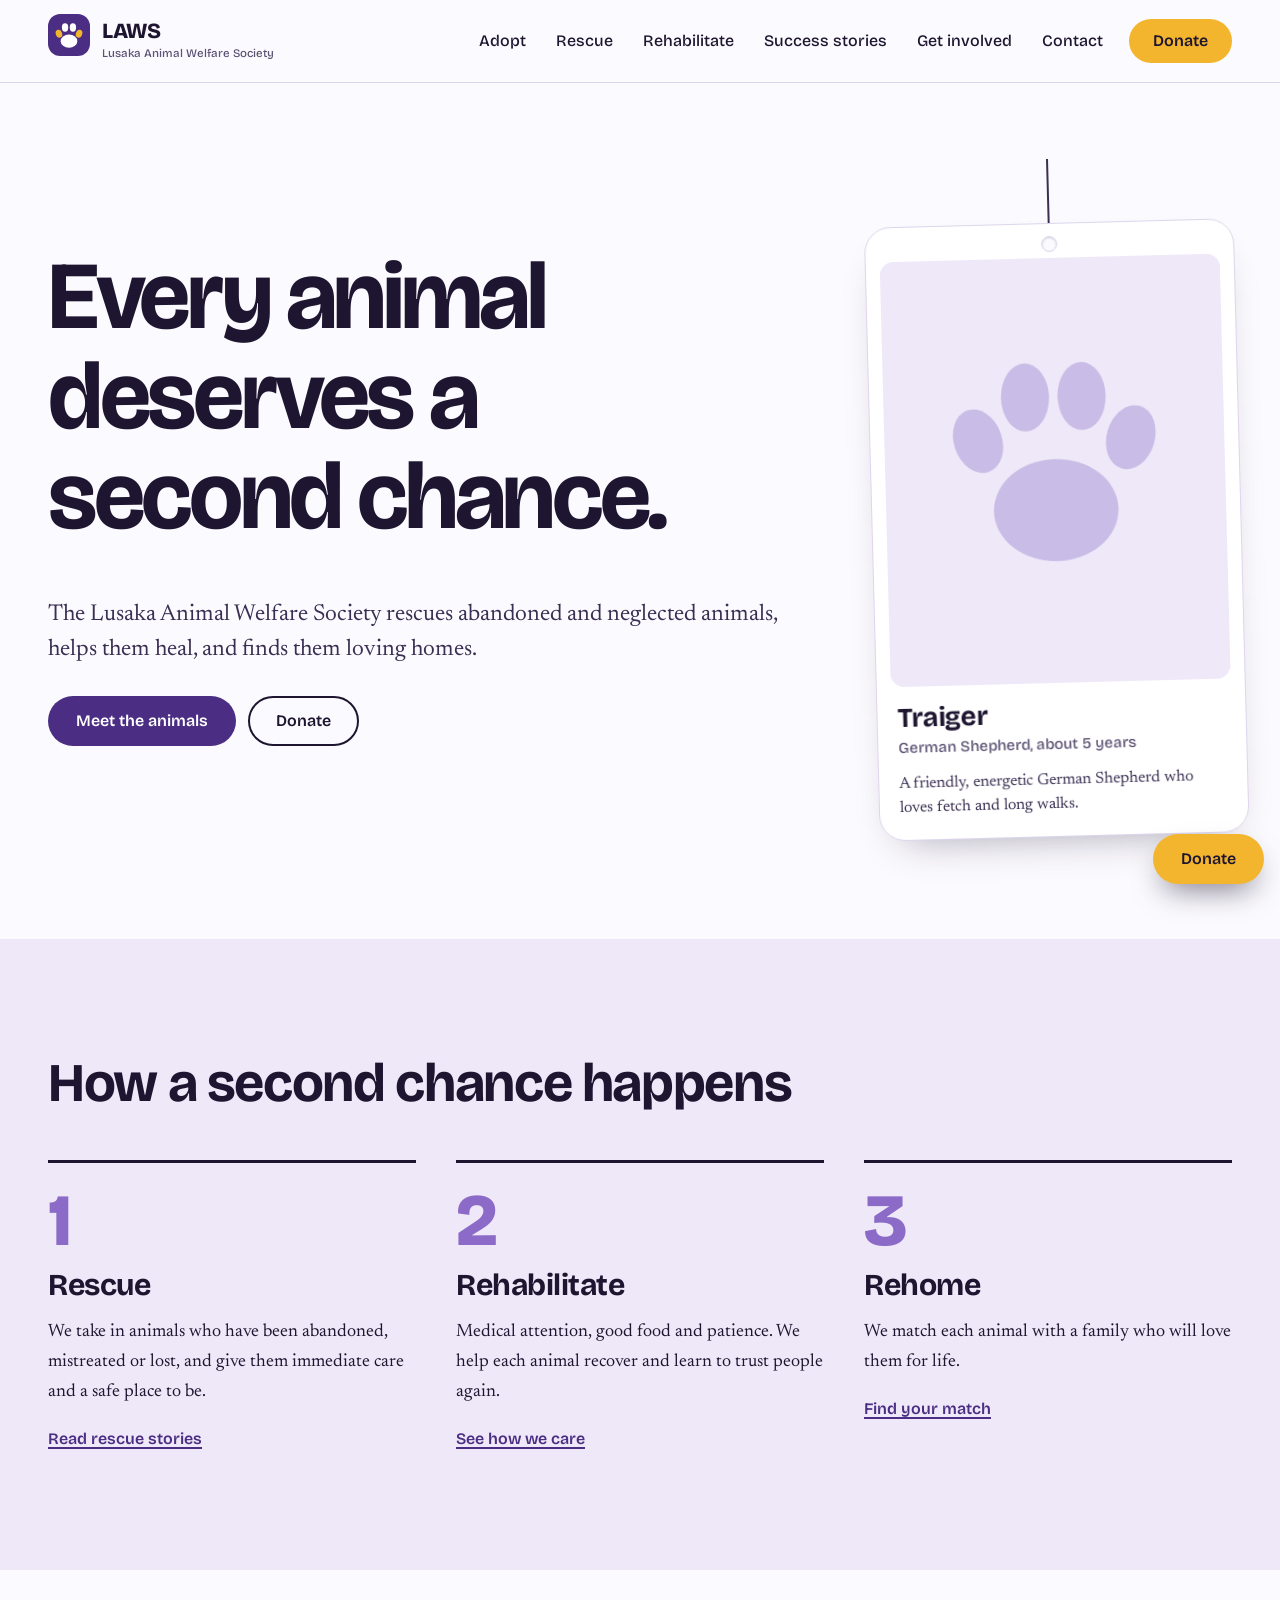
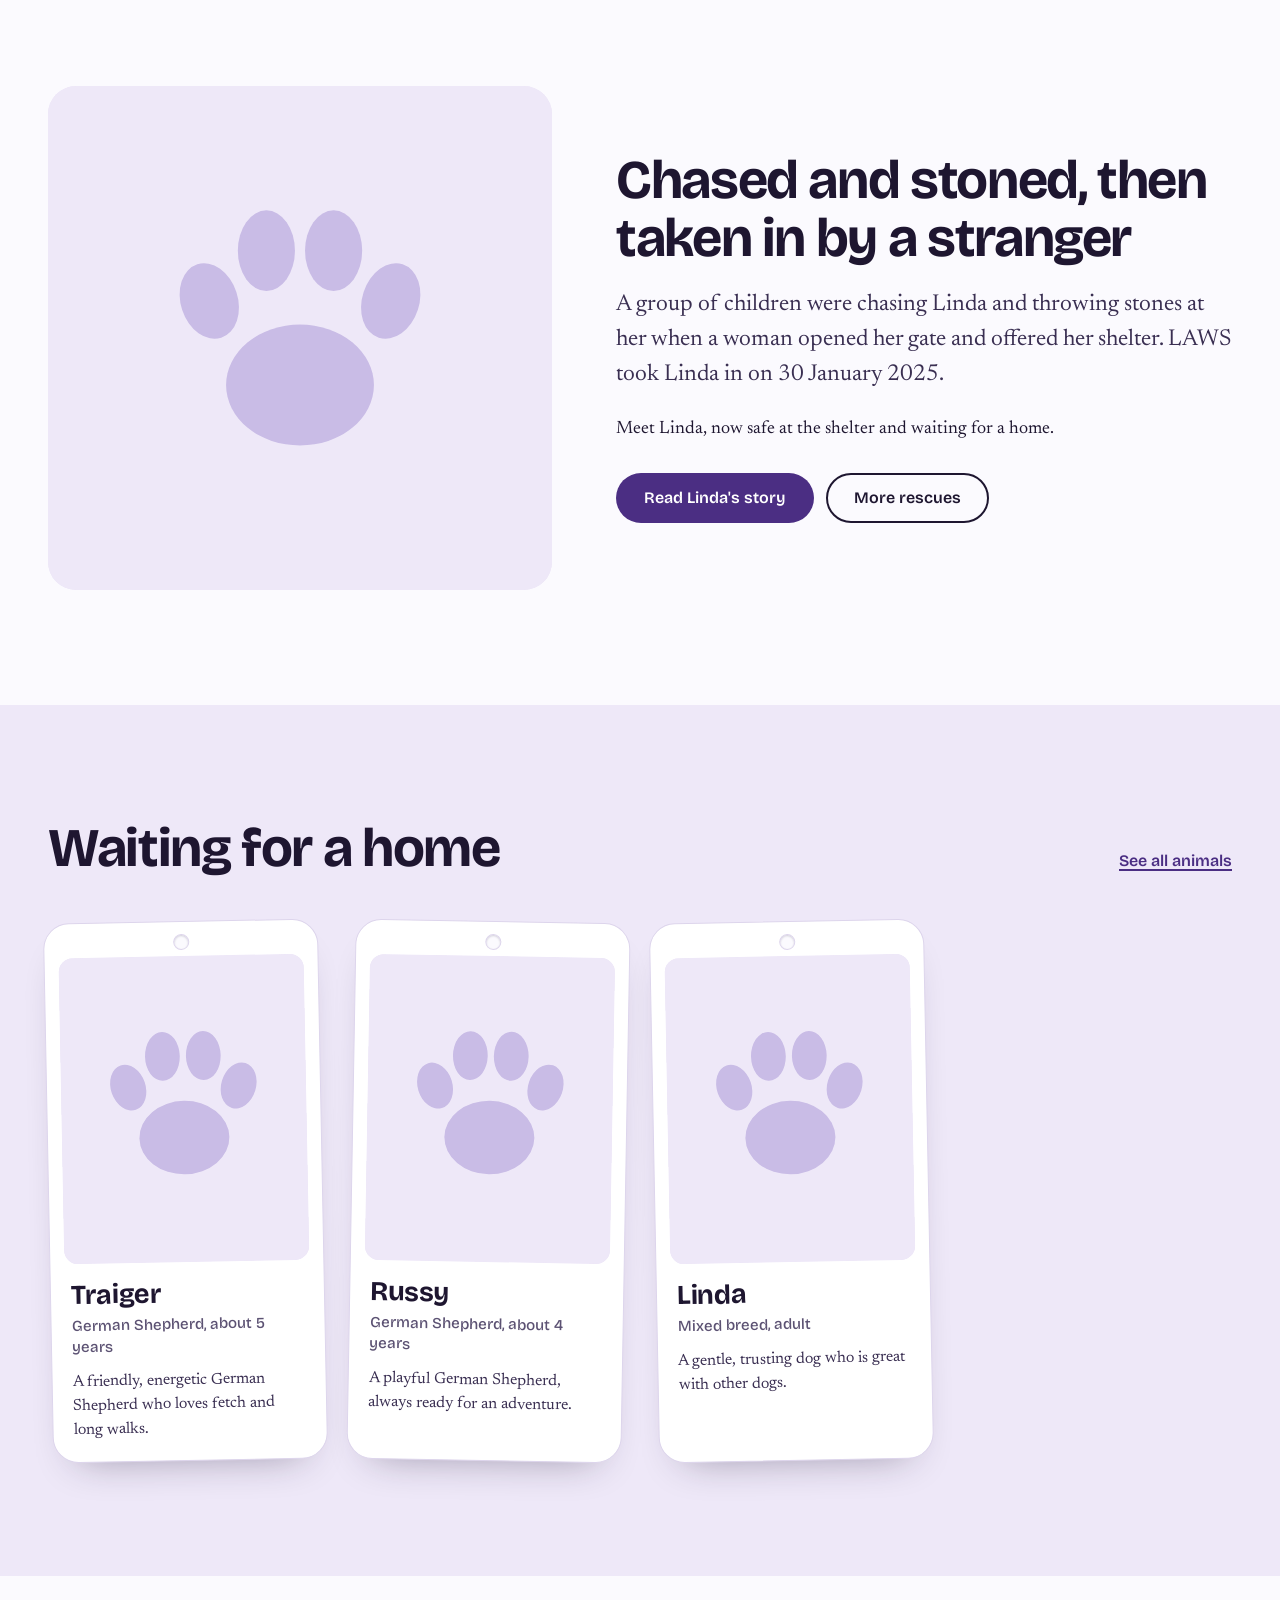
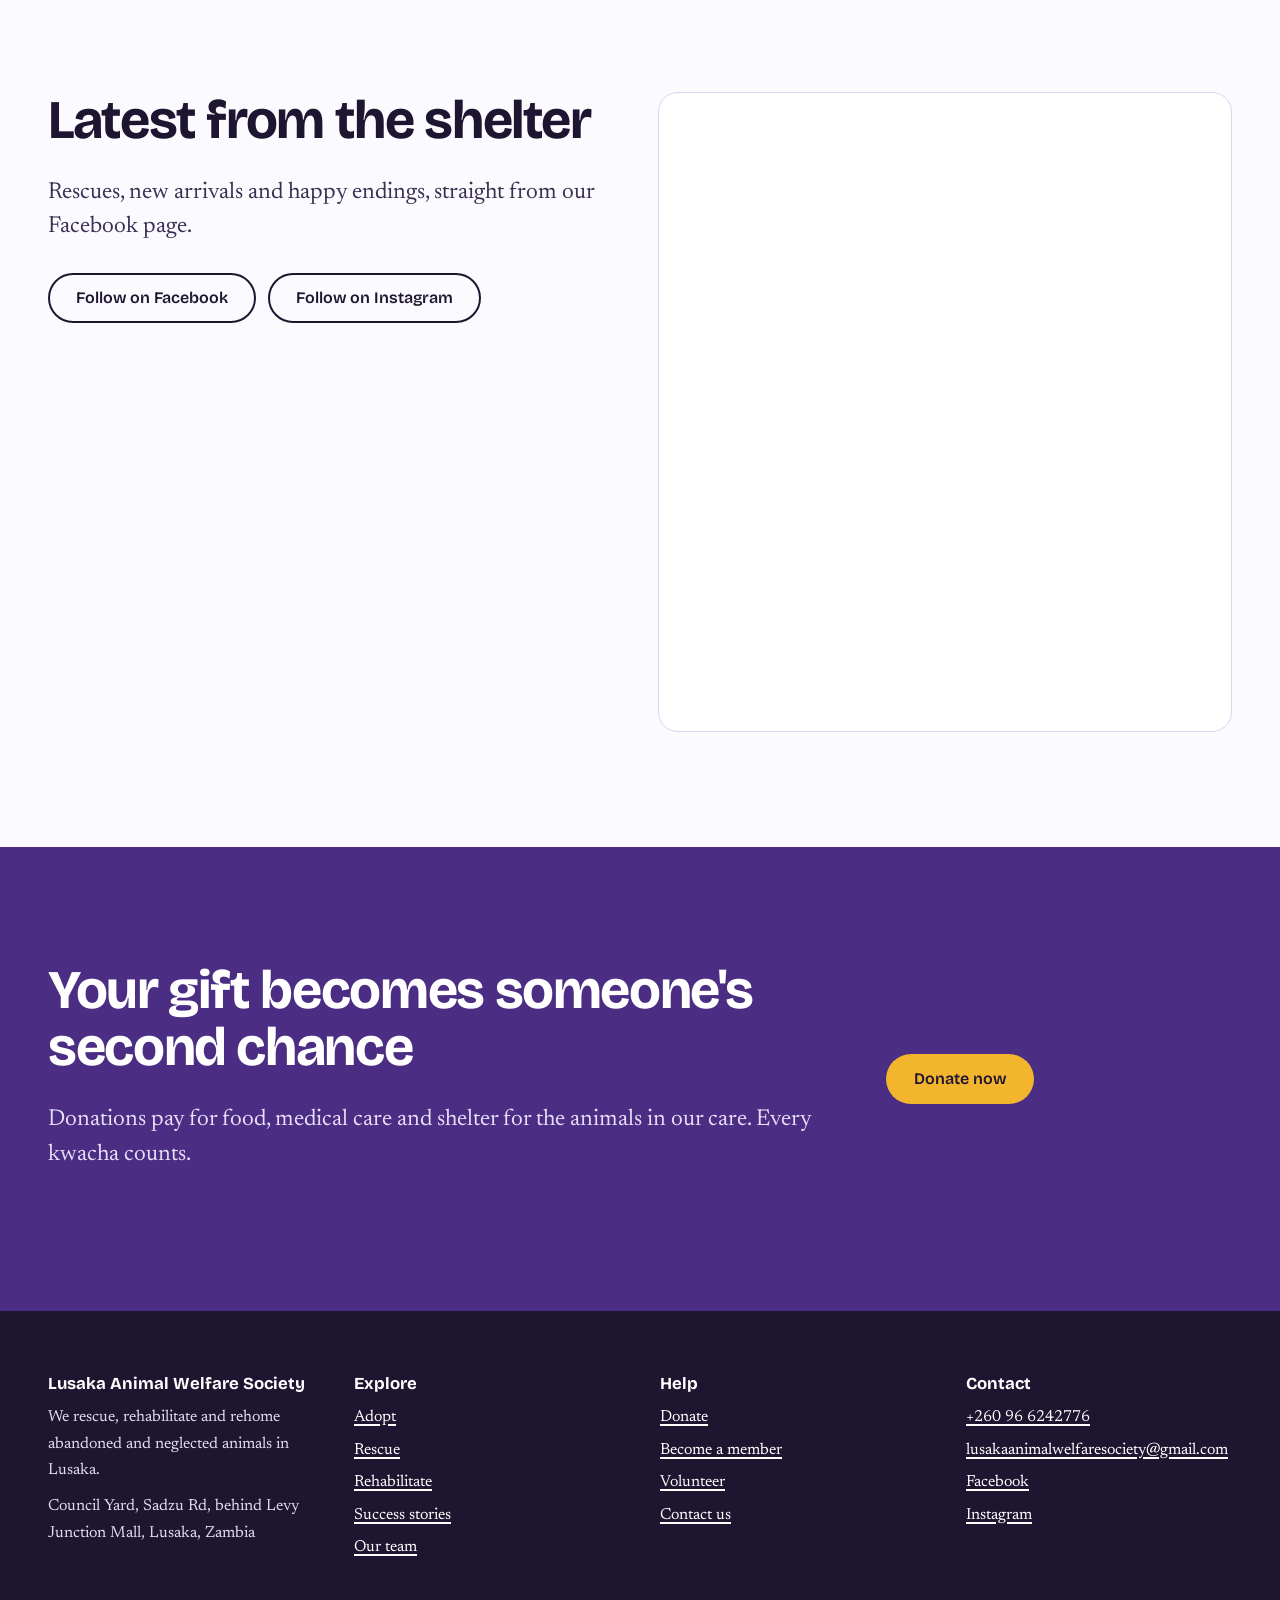
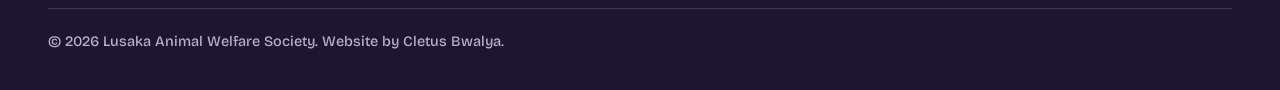
==== index.html @ 7a43a3e1 "Initial LAWS site rebuild: fixed nav, donation flow, adoption pages, rescue/rehabilitate/rehome, suc" ====
<!doctype html>
<html lang="en">
<head>
<meta charset="utf-8">
<meta name="viewport" content="width=device-width, initial-scale=1">
<title>Lusaka Animal Welfare Society: rescue, rehabilitate, rehome</title>
<meta name="description" content="LAWS rescues, rehabilitates and rehomes abandoned and neglected animals in Lusaka, Zambia. Meet the animals waiting for a home and help give them a second chance.">
<meta property="og:title" content="Lusaka Animal Welfare Society: rescue, rehabilitate, rehome">
<meta property="og:description" content="LAWS rescues, rehabilitates and rehomes abandoned and neglected animals in Lusaka, Zambia. Meet the animals waiting for a home and help give them a second chance.">
<meta property="og:type" content="website">
<meta name="theme-color" content="#4B2E83">
<link rel="icon" href="assets/favicon.svg" type="image/svg+xml">
<link rel="preconnect" href="https://fonts.googleapis.com">
<link rel="preconnect" href="https://fonts.gstatic.com" crossorigin>
<link href="https://fonts.googleapis.com/css2?family=Bricolage+Grotesque:opsz,wght@12..96,500;12..96,600;12..96,700;12..96,800&family=Newsreader:ital,opsz,wght@0,6..72,400;0,6..72,500;1,6..72,400&display=swap" rel="stylesheet">
<link rel="stylesheet" href="css/styles.css">
</head>
<body data-page="home">
<div id="site-header"></div>
<main id="main">
<section class="hero"><div class="wrap hero-grid">
  <div>
    <h1>
      <span class="h-line"><span style="--i:0">Every animal</span></span>
      <span class="h-line"><span style="--i:1">deserves a</span></span>
      <span class="h-line"><span style="--i:2">second chance.</span></span>
    </h1>
    <p class="lede">The Lusaka Animal Welfare Society rescues abandoned and neglected animals, helps them heal, and finds them loving homes.</p>
    <div class="btn-row">
      <a class="btn btn-primary" href="adopt.html">Meet the animals</a>
      <a class="btn btn-ghost" href="donate.html">Donate</a>
    </div>
  </div>
  <div class="hero-tag" data-render="hero-tag"></div>
</div></section>

<section class="section tint"><div class="wrap">
  <h2>How a second chance happens</h2>
  <ol class="journey">
    <li><span class="j-num">1</span><h3>Rescue</h3><p>We take in animals who have been abandoned, mistreated or lost, and give them immediate care and a safe place to be.</p><a href="rescue.html">Read rescue stories</a></li>
    <li><span class="j-num">2</span><h3>Rehabilitate</h3><p>Medical attention, good food and patience. We help each animal recover and learn to trust people again.</p><a href="rehabilitate.html">See how we care</a></li>
    <li><span class="j-num">3</span><h3>Rehome</h3><p>We match each animal with a family who will love them for life.</p><a href="adopt.html">Find your match</a></li>
  </ol>
</div></section>

<section class="section"><div class="wrap" data-render="spotlight"></div></section>

<section class="section tint"><div class="wrap">
  <div class="section-head"><h2>Waiting for a home</h2><a href="adopt.html">See all animals</a></div>
  <div data-render="featured"></div>
</div></section>

<section class="section"><div class="wrap"><h2>The work so far</h2><div data-render="stats"></div></div></section>

<section class="section"><div class="wrap fb">
  <div>
    <h2>Latest from the shelter</h2>
    <p class="lede">Rescues, new arrivals and happy endings, straight from our Facebook page.</p>
    <div class="btn-row"><a class="btn btn-ghost" href="https://www.facebook.com/LAWSzambia/" rel="noopener">Follow on Facebook</a>
    <a class="btn btn-ghost" href="https://www.instagram.com/laws_zambia/" rel="noopener">Follow on Instagram</a></div>
  </div>
  <iframe title="Latest posts from the LAWS Facebook page" loading="lazy" src="https://www.facebook.com/plugins/page.php?href=https%3A%2F%2Fwww.facebook.com%2FLAWSzambia%2F&tabs=timeline&width=500&height=640&small_header=true&adapt_container_width=true&hide_cover=true&show_facepile=false"></iframe>
</div></section>

<section class="section band"><div class="wrap band-grid">
  <div><h2>Your gift becomes someone's second chance</h2><p class="lede">Donations pay for food, medical care and shelter for the animals in our care. Every kwacha counts.</p></div>
  <div><a class="btn btn-sun" href="donate.html">Donate now</a></div>
</div></section>
</main>

<div id="site-footer"></div>
<script src="js/data.js"></script>
<script src="js/main.js"></script>
</body>
</html>
---- css/styles.css ----
/* LAWS website: jacaranda palette (Lusaka's October bloom), collar-tag motif */
:root{
  --ink:#1E1630; --ink-2:#3A2F52; --muted:#5C5273;
  --jac:#4B2E83; --jac-d:#35205F; --jac-l:#8B6BC7;
  --lilac:#EEE8F8; --paper:#FBFAFE; --line:#DDD5EC;
  --sun:#F4B52E; --sun-d:#D99A12; --leaf:#2E6B4F;
  --display:"Bricolage Grotesque",system-ui,-apple-system,"Segoe UI",sans-serif;
  --serif:"Newsreader",Georgia,"Times New Roman",serif;
  --wrap:1200px; --gut:clamp(20px,4vw,48px);
}
*,*::before,*::after{box-sizing:border-box}
html{scroll-behavior:smooth;-webkit-text-size-adjust:100%}
body{margin:0;background:var(--paper);color:var(--ink);font-family:var(--serif);font-size:1.125rem;line-height:1.65;-webkit-font-smoothing:antialiased}
img{max-width:100%;display:block}
a{color:var(--jac);text-underline-offset:.18em;text-decoration-thickness:1.5px}
a:hover{color:var(--jac-d)}
:focus-visible{outline:3px solid var(--sun);outline-offset:3px;border-radius:4px}
.skip{position:absolute;left:-999px;top:8px;background:var(--ink);color:#fff;padding:10px 16px;border-radius:8px;z-index:100}
.skip:focus{left:8px;color:#fff}
.wrap{width:min(100% - 2*var(--gut),var(--wrap));margin-inline:auto}
h1,h2,h3,h4{font-family:var(--display);font-weight:700;line-height:1.05;letter-spacing:-.025em;margin:0 0 .5em}
h1{font-size:clamp(2.6rem,7.5vw,6rem);letter-spacing:-.035em;line-height:.95}
h2{font-size:clamp(2rem,4.4vw,3.4rem)}
h3{font-size:clamp(1.25rem,2vw,1.55rem);letter-spacing:-.015em;line-height:1.15}
p{margin:0 0 1em}
.lede{font-size:clamp(1.2rem,1.8vw,1.45rem);line-height:1.5;color:var(--ink-2);max-width:38em}
.measure{max-width:20ch}
.muted{color:var(--muted)}

/* Buttons */
.btn{display:inline-flex;align-items:center;justify-content:center;gap:.5em;font:600 1rem/1 var(--display);padding:15px 26px;border-radius:999px;border:2px solid transparent;text-decoration:none;cursor:pointer;transition:background .2s,color .2s,transform .2s,border-color .2s}
.btn:active{transform:translateY(1px)}
.btn-primary{background:var(--jac);color:#fff}
.btn-primary:hover{background:var(--jac-d);color:#fff}
.btn-sun{background:var(--sun);color:var(--ink)}
.btn-sun:hover{background:var(--sun-d);color:var(--ink)}
.btn-ghost{border-color:var(--ink);color:var(--ink);background:transparent}
.btn-ghost:hover{background:var(--ink);color:#fff}
.btn-light{background:#fff;color:var(--jac-d)}
.btn-light:hover{background:var(--lilac);color:var(--jac-d)}
.btn-row{display:flex;flex-wrap:wrap;gap:12px;margin-top:28px}

/* Header */
.site-header{border-bottom:1px solid var(--line);background:var(--paper);position:relative;z-index:20}
.bar{display:flex;align-items:center;justify-content:space-between;gap:16px;padding-block:14px}
.brand{display:flex;align-items:center;gap:12px;text-decoration:none;color:var(--ink)}
.brand:hover{color:var(--ink)}
.brand-mark svg{width:42px;height:42px}
.brand-name{font:800 1.35rem/1 var(--display);letter-spacing:-.02em;display:flex;flex-direction:column}
.brand-name small{font:500 .72rem/1.3 var(--display);letter-spacing:0;color:var(--muted);margin-top:3px}
.nav{display:flex;align-items:center;gap:6px}
.nav a:not(.btn){font:500 1rem var(--display);color:var(--ink);text-decoration:none;padding:10px 12px;border-radius:999px}
.nav a:not(.btn):hover{background:var(--lilac)}
.nav a[aria-current="page"]:not(.btn){background:var(--lilac);color:var(--jac-d);font-weight:600}
.nav .btn{margin-left:8px;padding:12px 22px}
.nav-toggle{display:none;font:600 1rem var(--display);background:var(--lilac);color:var(--ink);border:0;border-radius:999px;padding:11px 20px;cursor:pointer}
@media(max-width:1020px){
  .nav-toggle{display:inline-block}
  .nav{display:none;position:absolute;left:0;right:0;top:100%;background:var(--paper);border-bottom:1px solid var(--line);flex-direction:column;align-items:stretch;padding:12px var(--gut) 24px;gap:2px}
  .nav.open{display:flex}
  .nav a:not(.btn){padding:14px 12px;font-size:1.1rem}
  .nav .btn{margin:10px 0 0}
}

/* Sections */
.section{padding-block:clamp(64px,9vw,120px)}
.tint{background:var(--lilac)}
.section-head{display:flex;flex-wrap:wrap;align-items:baseline;justify-content:space-between;gap:12px 32px;margin-bottom:36px}
.section-head h2{margin:0}
.section-head a{font:600 1rem var(--display)}
.page-head{padding-block:clamp(48px,7vw,96px) clamp(24px,4vw,48px)}
.page-head h1{font-size:clamp(2.4rem,6vw,4.6rem);margin-bottom:.35em}

/* Hero */
.hero{padding:clamp(40px,6vw,80px) 0 clamp(64px,8vw,110px);overflow:hidden}
.hero-grid{display:grid;gap:56px;grid-template-columns:1fr;align-items:center}
@media(min-width:960px){.hero-grid{grid-template-columns:1.3fr .7fr}}
.h-line{display:block;overflow:hidden;padding-bottom:.09em}
.h-line>span{display:inline-block;transform:translateY(105%);animation:rise .85s cubic-bezier(.2,.8,.2,1) forwards;animation-delay:calc(var(--i) * .13s)}
@keyframes rise{to{transform:none}}
.hero-tag{max-width:370px;width:100%;margin-inline:auto 0}
@media(max-width:959px){.hero-tag{margin-inline:auto}}
.tag-wrap{position:relative;padding-top:64px;transform-origin:50% 0;animation:swing 2.6s cubic-bezier(.3,.6,.4,1) .45s both}
.tag-wrap::before{content:"";position:absolute;top:0;left:50%;width:2px;height:70px;background:var(--ink-2);transform:translateX(-50%)}
@keyframes swing{0%{transform:rotate(-11deg)}28%{transform:rotate(6deg)}52%{transform:rotate(-3.5deg)}74%{transform:rotate(1.5deg)}100%{transform:rotate(-1.5deg)}}

/* Collar tags (animal cards) */
.tag{position:relative;display:block;background:#fff;border:1px solid var(--line);border-radius:26px;padding:34px 14px 20px;text-decoration:none;color:var(--ink);box-shadow:0 20px 40px -26px rgba(30,22,48,.45);transition:transform .35s cubic-bezier(.2,.8,.2,1),box-shadow .35s}
.tag::before{content:"";position:absolute;top:12px;left:50%;width:16px;height:16px;margin-left:-8px;border-radius:50%;background:var(--paper);border:1px solid var(--line);box-shadow:inset 0 1px 2px rgba(30,22,48,.18)}
.tag:hover{color:var(--ink);transform:rotate(0) translateY(-6px);box-shadow:0 30px 50px -24px rgba(30,22,48,.5)}
.tag-photo{aspect-ratio:4/5;border-radius:14px;overflow:hidden;background:var(--lilac)}
.tag-photo img{width:100%;height:100%;object-fit:cover;transition:transform .6s}
.tag:hover .tag-photo img{transform:scale(1.04)}
.tag-body{padding:16px 6px 0}
.tag-body h3{margin:0 0 4px;font-size:1.7rem}
.tag-meta{margin:0;font:500 .95rem/1.4 var(--display);color:var(--muted)}
.tag-line{margin:12px 0 0;font-size:1rem;line-height:1.5;color:var(--ink-2)}
.tag-grid{display:grid;gap:28px;grid-template-columns:repeat(auto-fill,minmax(240px,1fr));padding-top:8px}
.tag-grid .tag:nth-child(odd){transform:rotate(-1.1deg)}
.tag-grid .tag:nth-child(even){transform:rotate(1deg)}
.tag-grid .tag:hover{transform:rotate(0) translateY(-6px)}
.hero .tag{transform:none}

/* Journey */
.journey{list-style:none;margin:48px 0 0;padding:0;display:grid;gap:40px;grid-template-columns:repeat(auto-fit,minmax(260px,1fr))}
.journey li{border-top:3px solid var(--ink);padding-top:22px}
.j-num{display:block;font:800 4.6rem/1 var(--display);letter-spacing:-.05em;color:var(--jac-l);margin-bottom:10px}
.journey h3{font-size:1.9rem}
.journey a{font:600 1rem var(--display)}

/* Spotlight */
.spotlight{display:grid;gap:clamp(28px,5vw,72px);align-items:center}
@media(min-width:860px){.spotlight{grid-template-columns:.9fr 1.1fr}}
.spotlight-photo{border-radius:28px;overflow:hidden;aspect-ratio:1/1;background:var(--lilac)}
.spotlight-photo img{width:100%;height:100%;object-fit:cover}
.spotlight h2{margin-bottom:.4em}
.quote{font:italic 400 clamp(1.4rem,2.6vw,2rem)/1.35 var(--serif);color:var(--jac-d);margin:0 0 1em;max-width:28em}

/* Stats */
.stats{display:grid;gap:32px;grid-template-columns:repeat(auto-fit,minmax(200px,1fr));margin-top:32px}
.stat strong{display:block;font:800 clamp(2.6rem,5vw,4rem)/1 var(--display);letter-spacing:-.04em;color:var(--jac)}
.stat span{font:500 1rem var(--display);color:var(--ink-2)}

/* Band */
.band{background:var(--jac);color:#fff}
.band h2,.band p{color:#fff}
.band .lede{color:#E7DEF7}
.band-grid{display:grid;gap:32px;align-items:center}
@media(min-width:860px){.band-grid{grid-template-columns:1.4fr .6fr}}

/* Facebook */
.fb{display:grid;gap:36px}
@media(min-width:860px){.fb{grid-template-columns:1fr 1fr;align-items:start}}
.fb iframe{width:100%;height:640px;border:1px solid var(--line);border-radius:20px;background:#fff}

/* Adopt toolbar */
.toolbar{display:flex;flex-wrap:wrap;gap:16px 24px;align-items:center;margin-bottom:32px}
.search{flex:1 1 240px;max-width:360px}
.field{width:100%;font:500 1rem var(--display);color:var(--ink);background:#fff;border:2px solid var(--line);border-radius:14px;padding:13px 16px}
.field:focus{outline:none;border-color:var(--jac)}
textarea.field{font-family:var(--serif);font-size:1.1rem;min-height:150px;resize:vertical}
label.lbl{display:block;font:600 .95rem var(--display);margin-bottom:6px}
.chips{display:flex;flex-wrap:wrap;gap:8px}
.chip{font:600 .95rem var(--display);background:#fff;color:var(--ink);border:2px solid var(--line);border-radius:999px;padding:9px 18px;cursor:pointer}
.chip[aria-pressed="true"]{background:var(--ink);border-color:var(--ink);color:#fff}
.chip-static{background:var(--lilac);border-color:var(--lilac);cursor:default;display:inline-block;padding:6px 14px;font-size:.9rem}
.count{font:500 1rem var(--display);color:var(--muted);margin:0 0 20px}
.empty{padding:48px;border:2px dashed var(--line);border-radius:20px;text-align:center;color:var(--muted)}

/* Animal profile */
.crumb{font:500 .95rem var(--display);margin:0 0 20px}
.profile{display:grid;gap:clamp(28px,5vw,64px);padding-bottom:clamp(48px,7vw,96px)}
@media(min-width:960px){.profile{grid-template-columns:1.15fr .85fr;align-items:start}}
.gallery{position:relative}
.gallery-main{position:relative;aspect-ratio:4/3;border-radius:26px;overflow:hidden;background:var(--lilac)}
.gallery-main img{width:100%;height:100%;object-fit:cover}
.g-btn{position:absolute;top:50%;transform:translateY(-50%);width:48px;height:48px;border-radius:50%;border:0;background:rgba(255,255,255,.92);color:var(--ink);font:700 1.3rem var(--display);cursor:pointer;box-shadow:0 6px 18px -6px rgba(30,22,48,.5)}
.g-btn:hover{background:#fff}
.g-prev{left:14px}.g-next{right:14px}
.g-note{position:absolute;left:14px;bottom:14px;background:rgba(30,22,48,.78);color:#fff;font:500 .85rem var(--display);padding:6px 12px;border-radius:999px}
.thumbs{display:flex;gap:10px;margin-top:12px;flex-wrap:wrap}
.thumb{width:84px;height:64px;padding:0;border:3px solid transparent;border-radius:12px;overflow:hidden;cursor:pointer;background:var(--lilac)}
.thumb img{width:100%;height:100%;object-fit:cover}
.thumb[aria-current="true"]{border-color:var(--jac)}
.casefile{background:#fff;border:1px solid var(--line);border-radius:26px;padding:clamp(24px,3vw,36px);box-shadow:0 20px 40px -30px rgba(30,22,48,.45)}
@media(min-width:960px){.casefile{position:sticky;top:24px}}
.casefile h1{font-size:clamp(2.6rem,5vw,3.8rem);margin-bottom:.2em}
.casefile dl{margin:20px 0 24px;display:grid;grid-template-columns:auto 1fr;gap:0 20px}
.casefile dt,.casefile dd{padding:11px 0;border-top:1px solid var(--line);margin:0}
.casefile dt{font:600 .95rem var(--display);color:var(--muted)}
.casefile dd{font:500 1.05rem var(--display)}
.casefile .btn{width:100%;margin-bottom:10px}
.prose{max-width:62ch;font-size:1.2rem;line-height:1.7}
.prose p{margin-bottom:1.1em}
.story-block{padding-block:clamp(40px,6vw,80px)}

/* Cards used on content pages */
.cards{display:grid;gap:28px;grid-template-columns:repeat(auto-fit,minmax(300px,1fr))}
.card{background:#fff;border:1px solid var(--line);border-radius:24px;padding:clamp(24px,3vw,34px)}
.card h3{margin-bottom:.4em}
.card p:last-child{margin-bottom:0}
.card-photo{border-radius:16px;overflow:hidden;aspect-ratio:4/3;margin-bottom:20px;background:var(--lilac)}
.card-photo img{width:100%;height:100%;object-fit:cover}
.badge-demo{display:inline-block;background:var(--sun);color:var(--ink);font:700 .78rem var(--display);padding:3px 11px;border-radius:999px;margin-bottom:12px}
.rescue-item{display:grid;gap:clamp(24px,4vw,56px);padding-block:clamp(32px,5vw,56px);border-top:1px solid var(--line);align-items:start}
@media(min-width:860px){.rescue-item{grid-template-columns:.8fr 1.2fr}}
.rescue-item .card-photo{aspect-ratio:1/1;margin:0}
.rescue-item h2{font-size:clamp(1.7rem,3vw,2.4rem)}
.steps{list-style:none;margin:0;padding:0;counter-reset:s}
.steps li{counter-increment:s;display:grid;grid-template-columns:64px 1fr;gap:8px 20px;padding-block:28px;border-top:1px solid var(--line)}
.steps li::before{content:counter(s);font:800 2.6rem/1 var(--display);color:var(--jac-l)}
.steps h3{margin:0 0 6px}
.steps p{margin:0;max-width:56ch}
.person{text-align:left}
.avatar{aspect-ratio:1/1;border-radius:20px;background:var(--lilac);overflow:hidden;margin-bottom:16px}
.avatar img{width:100%;height:100%;object-fit:cover}

/* Donate */
.pay{display:grid;gap:28px;grid-template-columns:repeat(auto-fit,minmax(320px,1fr));align-items:start}
.rows{margin:0;padding:0;list-style:none}
.rows li{display:flex;flex-wrap:wrap;gap:6px 16px;align-items:center;justify-content:space-between;padding:13px 0;border-top:1px solid var(--line)}
.rows .k{font:600 .95rem var(--display);color:var(--muted);flex:0 0 130px}
.rows .v{font:500 1.05rem var(--display);flex:1 1 150px;word-break:break-word}
.copy{font:600 .85rem var(--display);background:var(--lilac);color:var(--jac-d);border:0;border-radius:999px;padding:7px 14px;cursor:pointer}
.copy:hover{background:var(--line)}

/* Contact */
.map{border:0;width:100%;height:420px;border-radius:24px;background:var(--lilac)}
.form{display:grid;gap:18px}

/* Before / after */
.ba{position:relative;aspect-ratio:4/3;border-radius:22px;overflow:hidden;background:var(--lilac);--pos:50%;touch-action:pan-y}
.ba img{position:absolute;inset:0;width:100%;height:100%;object-fit:cover}
.ba .ba-before{clip-path:inset(0 calc(100% - var(--pos)) 0 0)}
.ba input{position:absolute;inset:0;width:100%;height:100%;margin:0;opacity:0;cursor:ew-resize}
.ba-line{position:absolute;top:0;bottom:0;left:var(--pos);width:3px;background:#fff;transform:translateX(-50%);pointer-events:none;box-shadow:0 0 0 1px rgba(30,22,48,.25)}
.ba-line::after{content:"";position:absolute;top:50%;left:50%;width:44px;height:44px;margin:-22px 0 0 -22px;border-radius:50%;background:#fff;box-shadow:0 6px 16px -4px rgba(30,22,48,.5)}
.ba-label{position:absolute;bottom:14px;background:rgba(30,22,48,.78);color:#fff;font:600 .85rem var(--display);padding:5px 12px;border-radius:999px;pointer-events:none}
.ba-l{left:14px}.ba-r{right:14px}
.ba:focus-within{outline:3px solid var(--sun);outline-offset:3px}

/* Footer */
.site-footer{background:var(--ink);color:#E4DDF2;padding-block:64px 40px;font-size:1rem}
.site-footer a{color:#fff}
.foot{display:grid;gap:40px;grid-template-columns:repeat(auto-fit,minmax(220px,1fr))}
.foot h4{font-size:1.05rem;color:#fff;margin-bottom:12px;letter-spacing:0}
.foot ul{list-style:none;margin:0;padding:0;display:grid;gap:6px}
.foot p{margin:0 0 .6em}
.legal{margin-top:48px;padding-top:24px;border-top:1px solid rgba(255,255,255,.15);font:500 .9rem var(--display);color:#B8AED0}

/* Floating donate */
.fab{position:fixed;right:16px;bottom:16px;z-index:30;box-shadow:0 14px 30px -10px rgba(30,22,48,.6)}

@media(prefers-reduced-motion:reduce){
  html{scroll-behavior:auto}
  .h-line>span{transform:none;animation:none}
  .tag-wrap{animation:none}
  .tag,.tag-photo img,.btn{transition:none}
}
@media print{.site-header,.fab,.site-footer{display:none}}

/* Spacing fixes */
.crumb{padding-top:28px}
.casefile .chip-static{margin-bottom:14px}
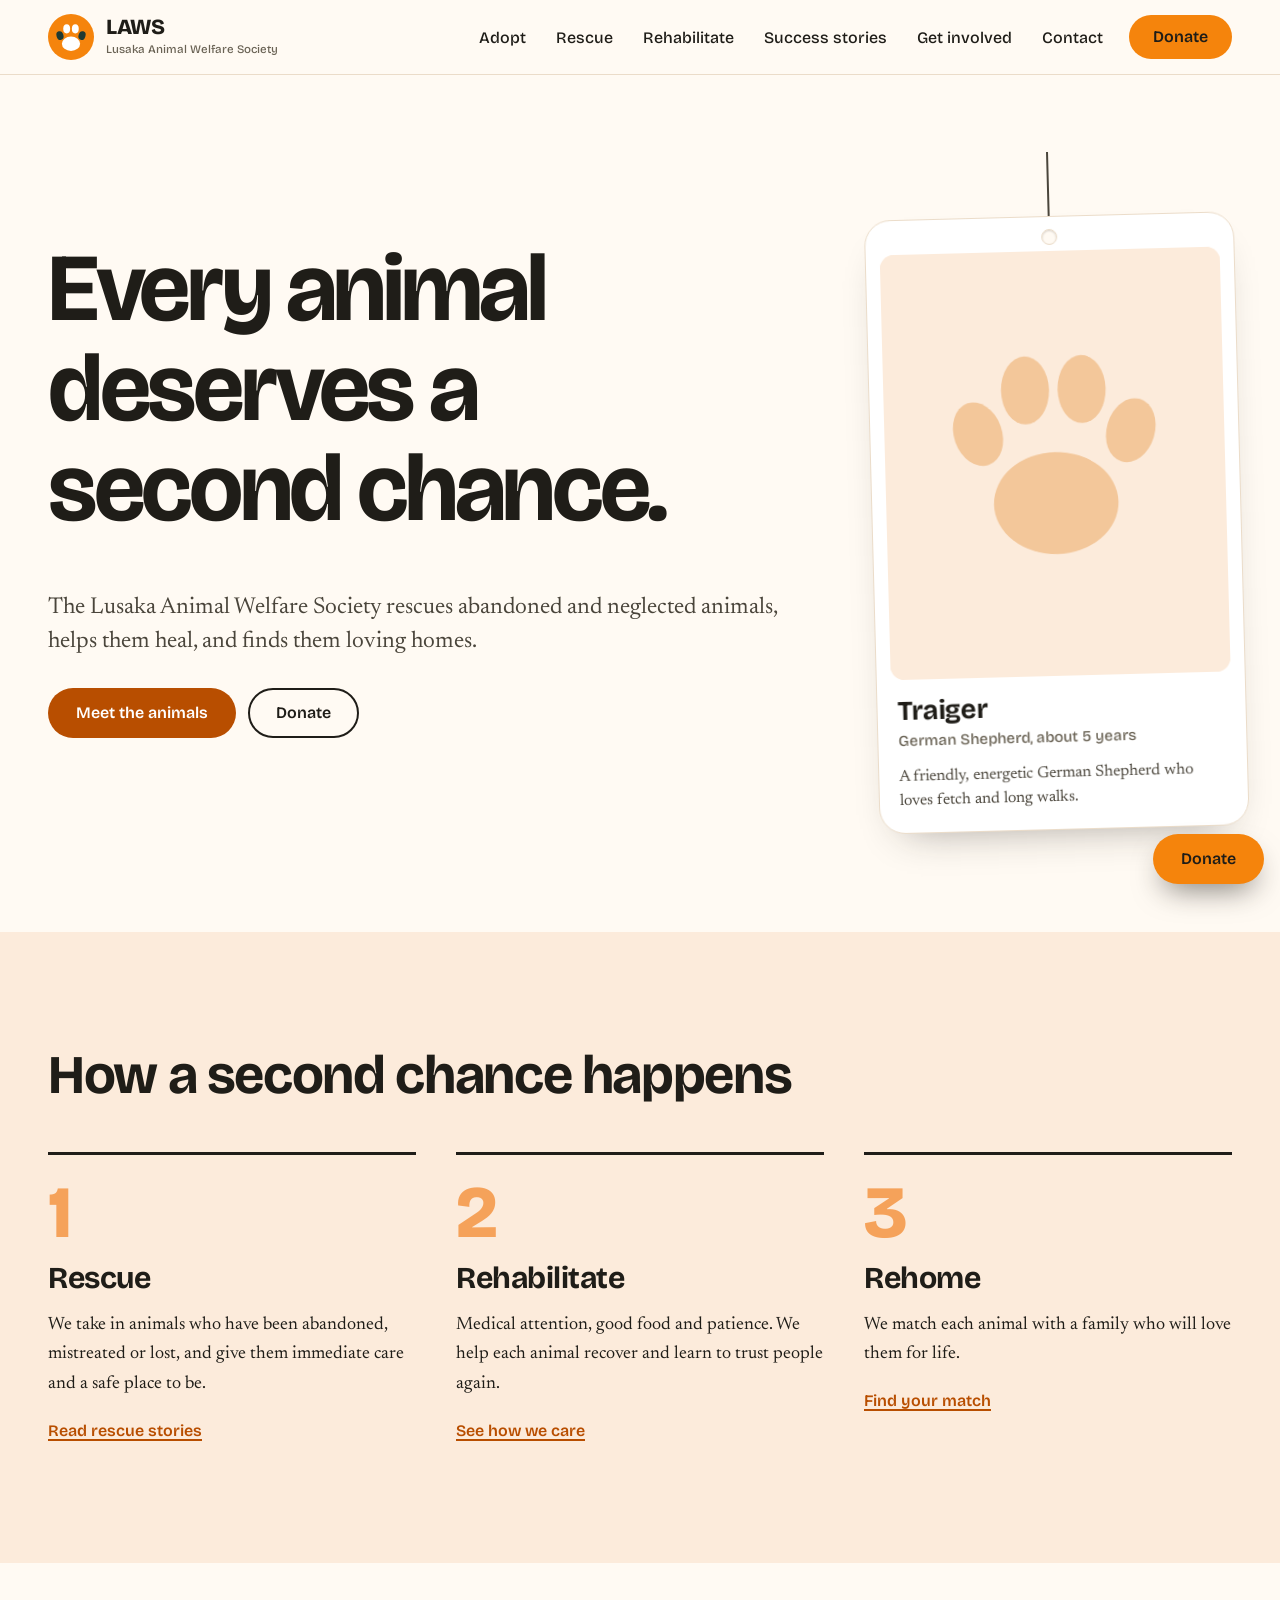
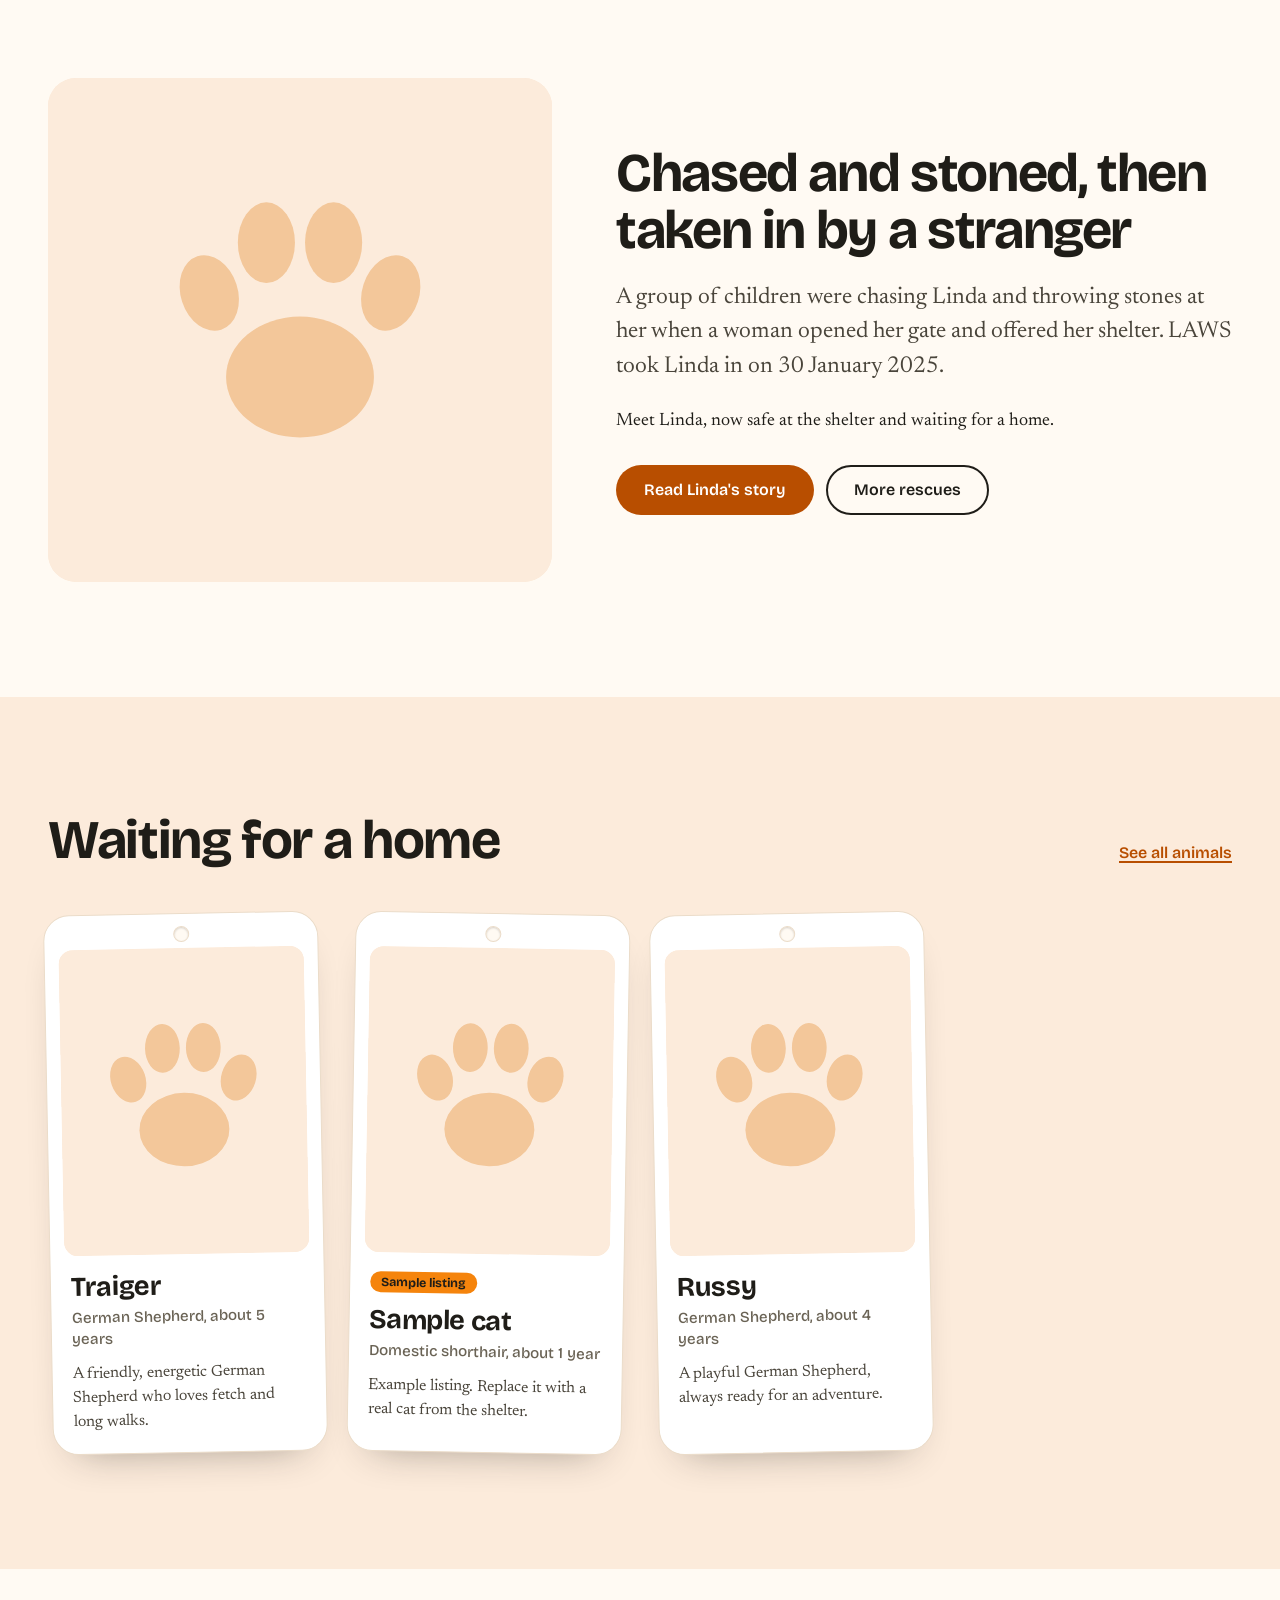
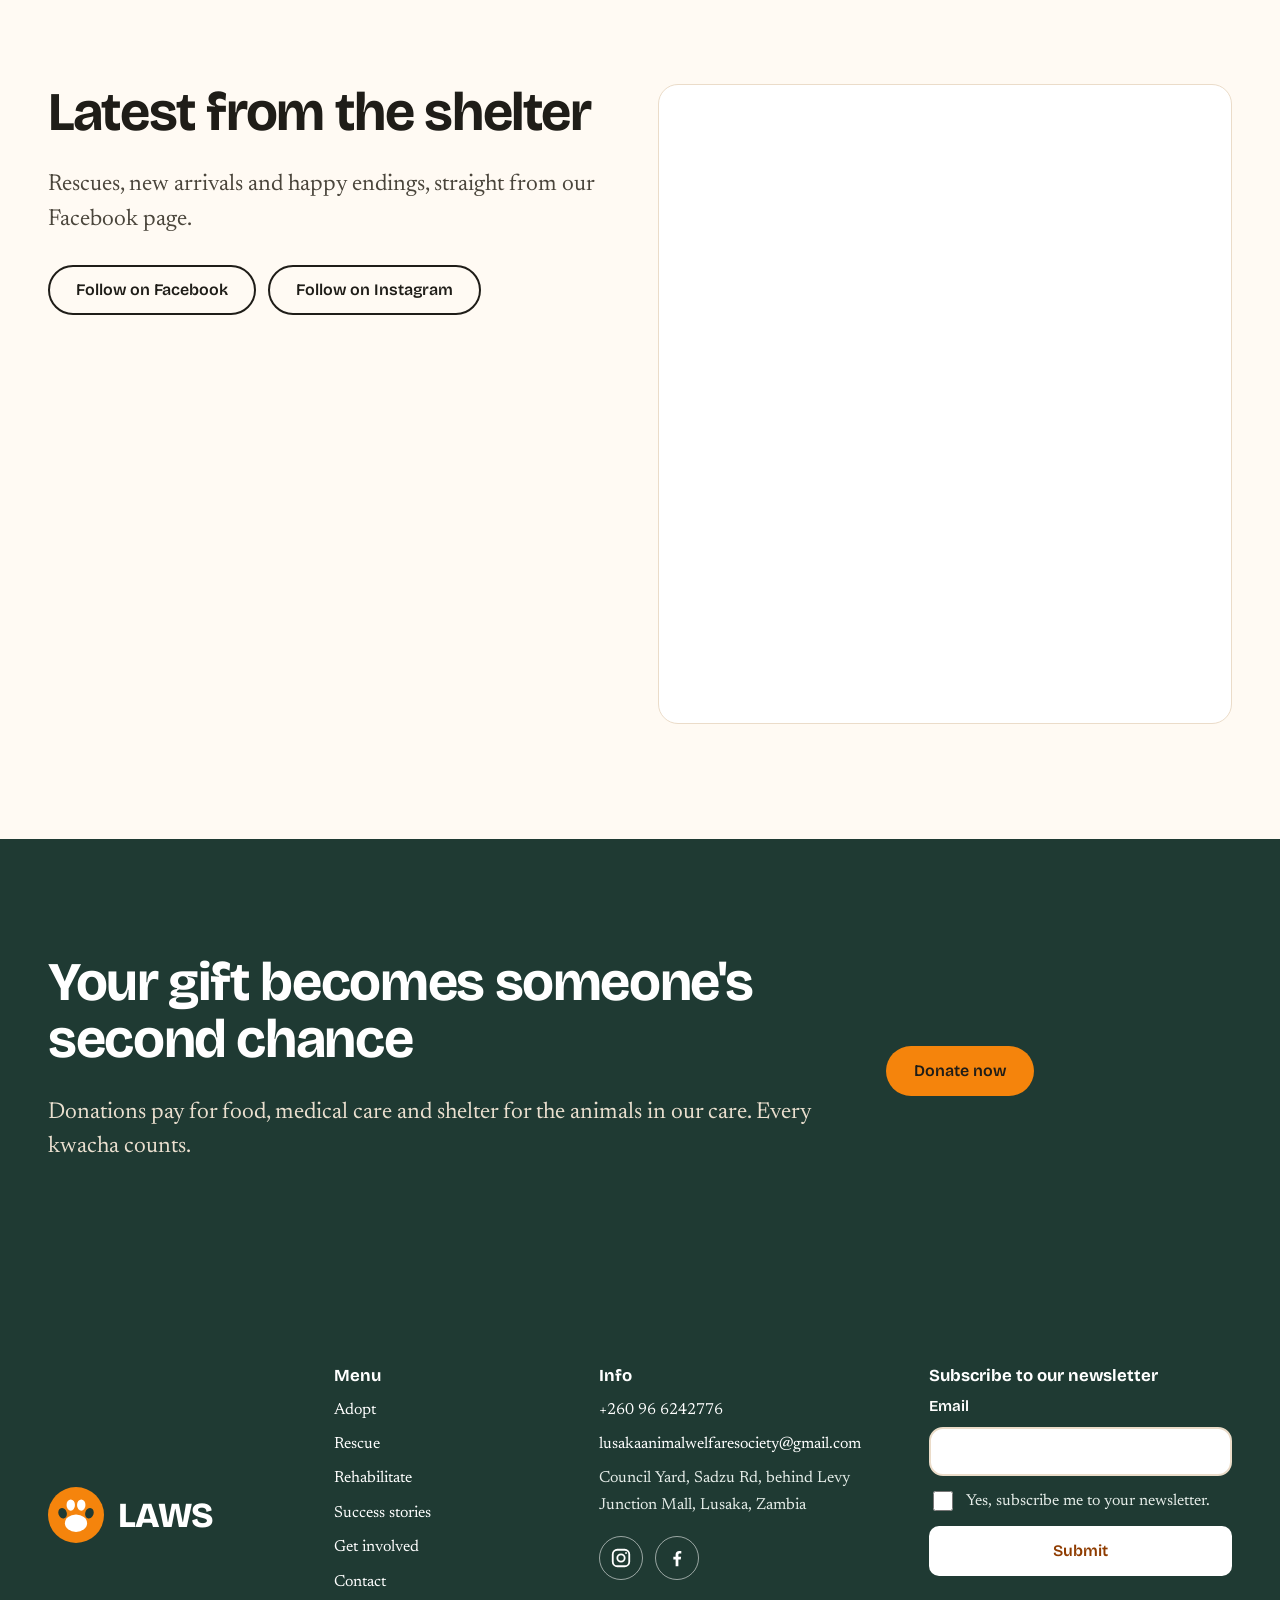
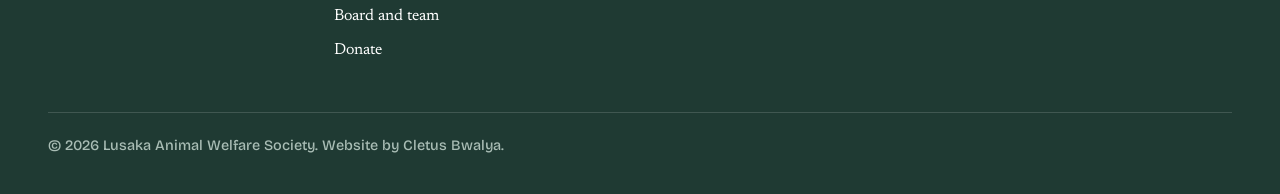
==== commit bb1b824a: "Rebrand to LAWS logo colors, add cat support, split board from staff, rebuild footer with newsletter" ====
--- a/index.html
+++ b/index.html
@@ -8,7 +8,7 @@
 <meta property="og:title" content="Lusaka Animal Welfare Society: rescue, rehabilitate, rehome">
 <meta property="og:description" content="LAWS rescues, rehabilitates and rehomes abandoned and neglected animals in Lusaka, Zambia. Meet the animals waiting for a home and help give them a second chance.">
 <meta property="og:type" content="website">
-<meta name="theme-color" content="#4B2E83">
+<meta name="theme-color" content="#F5840C">
 <link rel="icon" href="assets/favicon.svg" type="image/svg+xml">
 <link rel="preconnect" href="https://fonts.googleapis.com">
 <link rel="preconnect" href="https://fonts.gstatic.com" crossorigin>
--- a/css/styles.css
+++ b/css/styles.css
@@ -1,9 +1,9 @@
-/* LAWS website: jacaranda palette (Lusaka's October bloom), collar-tag motif */
+/* LAWS website: palette taken from the LAWS logo (orange, warm cream, deep green), collar-tag motif */
 :root{
-  --ink:#1E1630; --ink-2:#3A2F52; --muted:#5C5273;
-  --jac:#4B2E83; --jac-d:#35205F; --jac-l:#8B6BC7;
-  --lilac:#EEE8F8; --paper:#FBFAFE; --line:#DDD5EC;
-  --sun:#F4B52E; --sun-d:#D99A12; --leaf:#2E6B4F;
+  --ink:#1F1D18; --ink-2:#4A453B; --muted:#6A6355;
+  --jac:#B84E00; --jac-d:#8F3C00; --jac-l:#F5A25A;
+  --lilac:#FCEBDB; --paper:#FFFAF3; --line:#EBDCC9;
+  --sun:#F5840C; --sun-d:#DB7208; --leaf:#1F3A33;
   --display:"Bricolage Grotesque",system-ui,-apple-system,"Segoe UI",sans-serif;
   --serif:"Newsreader",Georgia,"Times New Roman",serif;
   --wrap:1200px; --gut:clamp(20px,4vw,48px);
@@ -85,9 +85,9 @@
 @keyframes swing{0%{transform:rotate(-11deg)}28%{transform:rotate(6deg)}52%{transform:rotate(-3.5deg)}74%{transform:rotate(1.5deg)}100%{transform:rotate(-1.5deg)}}
 
 /* Collar tags (animal cards) */
-.tag{position:relative;display:block;background:#fff;border:1px solid var(--line);border-radius:26px;padding:34px 14px 20px;text-decoration:none;color:var(--ink);box-shadow:0 20px 40px -26px rgba(30,22,48,.45);transition:transform .35s cubic-bezier(.2,.8,.2,1),box-shadow .35s}
-.tag::before{content:"";position:absolute;top:12px;left:50%;width:16px;height:16px;margin-left:-8px;border-radius:50%;background:var(--paper);border:1px solid var(--line);box-shadow:inset 0 1px 2px rgba(30,22,48,.18)}
-.tag:hover{color:var(--ink);transform:rotate(0) translateY(-6px);box-shadow:0 30px 50px -24px rgba(30,22,48,.5)}
+.tag{position:relative;display:block;background:#fff;border:1px solid var(--line);border-radius:26px;padding:34px 14px 20px;text-decoration:none;color:var(--ink);box-shadow:0 20px 40px -26px rgba(31,29,24,.45);transition:transform .35s cubic-bezier(.2,.8,.2,1),box-shadow .35s}
+.tag::before{content:"";position:absolute;top:12px;left:50%;width:16px;height:16px;margin-left:-8px;border-radius:50%;background:var(--paper);border:1px solid var(--line);box-shadow:inset 0 1px 2px rgba(31,29,24,.18)}
+.tag:hover{color:var(--ink);transform:rotate(0) translateY(-6px);box-shadow:0 30px 50px -24px rgba(31,29,24,.5)}
 .tag-photo{aspect-ratio:4/5;border-radius:14px;overflow:hidden;background:var(--lilac)}
 .tag-photo img{width:100%;height:100%;object-fit:cover;transition:transform .6s}
 .tag:hover .tag-photo img{transform:scale(1.04)}
@@ -122,9 +122,9 @@
 .stat span{font:500 1rem var(--display);color:var(--ink-2)}
 
 /* Band */
-.band{background:var(--jac);color:#fff}
+.band{background:var(--leaf);color:#fff}
 .band h2,.band p{color:#fff}
-.band .lede{color:#E7DEF7}
+.band .lede{color:#EADFCF}
 .band-grid{display:grid;gap:32px;align-items:center}
 @media(min-width:860px){.band-grid{grid-template-columns:1.4fr .6fr}}
 
@@ -154,15 +154,15 @@
 .gallery{position:relative}
 .gallery-main{position:relative;aspect-ratio:4/3;border-radius:26px;overflow:hidden;background:var(--lilac)}
 .gallery-main img{width:100%;height:100%;object-fit:cover}
-.g-btn{position:absolute;top:50%;transform:translateY(-50%);width:48px;height:48px;border-radius:50%;border:0;background:rgba(255,255,255,.92);color:var(--ink);font:700 1.3rem var(--display);cursor:pointer;box-shadow:0 6px 18px -6px rgba(30,22,48,.5)}
+.g-btn{position:absolute;top:50%;transform:translateY(-50%);width:48px;height:48px;border-radius:50%;border:0;background:rgba(255,255,255,.92);color:var(--ink);font:700 1.3rem var(--display);cursor:pointer;box-shadow:0 6px 18px -6px rgba(31,29,24,.5)}
 .g-btn:hover{background:#fff}
 .g-prev{left:14px}.g-next{right:14px}
-.g-note{position:absolute;left:14px;bottom:14px;background:rgba(30,22,48,.78);color:#fff;font:500 .85rem var(--display);padding:6px 12px;border-radius:999px}
+.g-note{position:absolute;left:14px;bottom:14px;background:rgba(31,29,24,.78);color:#fff;font:500 .85rem var(--display);padding:6px 12px;border-radius:999px}
 .thumbs{display:flex;gap:10px;margin-top:12px;flex-wrap:wrap}
 .thumb{width:84px;height:64px;padding:0;border:3px solid transparent;border-radius:12px;overflow:hidden;cursor:pointer;background:var(--lilac)}
 .thumb img{width:100%;height:100%;object-fit:cover}
 .thumb[aria-current="true"]{border-color:var(--jac)}
-.casefile{background:#fff;border:1px solid var(--line);border-radius:26px;padding:clamp(24px,3vw,36px);box-shadow:0 20px 40px -30px rgba(30,22,48,.45)}
+.casefile{background:#fff;border:1px solid var(--line);border-radius:26px;padding:clamp(24px,3vw,36px);box-shadow:0 20px 40px -30px rgba(31,29,24,.45)}
 @media(min-width:960px){.casefile{position:sticky;top:24px}}
 .casefile h1{font-size:clamp(2.6rem,5vw,3.8rem);margin-bottom:.2em}
 .casefile dl{margin:20px 0 24px;display:grid;grid-template-columns:auto 1fr;gap:0 20px}
@@ -213,23 +213,23 @@
 .ba img{position:absolute;inset:0;width:100%;height:100%;object-fit:cover}
 .ba .ba-before{clip-path:inset(0 calc(100% - var(--pos)) 0 0)}
 .ba input{position:absolute;inset:0;width:100%;height:100%;margin:0;opacity:0;cursor:ew-resize}
-.ba-line{position:absolute;top:0;bottom:0;left:var(--pos);width:3px;background:#fff;transform:translateX(-50%);pointer-events:none;box-shadow:0 0 0 1px rgba(30,22,48,.25)}
-.ba-line::after{content:"";position:absolute;top:50%;left:50%;width:44px;height:44px;margin:-22px 0 0 -22px;border-radius:50%;background:#fff;box-shadow:0 6px 16px -4px rgba(30,22,48,.5)}
-.ba-label{position:absolute;bottom:14px;background:rgba(30,22,48,.78);color:#fff;font:600 .85rem var(--display);padding:5px 12px;border-radius:999px;pointer-events:none}
+.ba-line{position:absolute;top:0;bottom:0;left:var(--pos);width:3px;background:#fff;transform:translateX(-50%);pointer-events:none;box-shadow:0 0 0 1px rgba(31,29,24,.25)}
+.ba-line::after{content:"";position:absolute;top:50%;left:50%;width:44px;height:44px;margin:-22px 0 0 -22px;border-radius:50%;background:#fff;box-shadow:0 6px 16px -4px rgba(31,29,24,.5)}
+.ba-label{position:absolute;bottom:14px;background:rgba(31,29,24,.78);color:#fff;font:600 .85rem var(--display);padding:5px 12px;border-radius:999px;pointer-events:none}
 .ba-l{left:14px}.ba-r{right:14px}
 .ba:focus-within{outline:3px solid var(--sun);outline-offset:3px}
 
 /* Footer */
-.site-footer{background:var(--ink);color:#E4DDF2;padding-block:64px 40px;font-size:1rem}
+.site-footer{background:var(--ink);color:#E6EDE9;padding-block:64px 40px;font-size:1rem}
 .site-footer a{color:#fff}
 .foot{display:grid;gap:40px;grid-template-columns:repeat(auto-fit,minmax(220px,1fr))}
 .foot h4{font-size:1.05rem;color:#fff;margin-bottom:12px;letter-spacing:0}
 .foot ul{list-style:none;margin:0;padding:0;display:grid;gap:6px}
 .foot p{margin:0 0 .6em}
-.legal{margin-top:48px;padding-top:24px;border-top:1px solid rgba(255,255,255,.15);font:500 .9rem var(--display);color:#B8AED0}
+.legal{margin-top:48px;padding-top:24px;border-top:1px solid rgba(255,255,255,.15);font:500 .9rem var(--display);color:#A9BDB5}
 
 /* Floating donate */
-.fab{position:fixed;right:16px;bottom:16px;z-index:30;box-shadow:0 14px 30px -10px rgba(30,22,48,.6)}
+.fab{position:fixed;right:16px;bottom:16px;z-index:30;box-shadow:0 14px 30px -10px rgba(31,29,24,.6)}
 
 @media(prefers-reduced-motion:reduce){
   html{scroll-behavior:auto}
@@ -242,3 +242,39 @@
 /* Spacing fixes */
 .crumb{padding-top:28px}
 .casefile .chip-static{margin-bottom:14px}
+
+/* Review fixes: smaller floating button on phones, calmer footer links, tidier contact rows */
+.foot a{text-decoration:none}
+.foot a:hover{text-decoration:underline}
+@media(max-width:600px){
+  .fab{padding:11px 20px;font-size:.95rem;right:12px;bottom:12px}
+  .rows .k{flex-basis:100%}
+  .rows .v{font-size:.98rem}
+}
+
+/* Footer rebuilt to match the original site's structure: logo, menu, info, social icons, newsletter, photo background */
+.brand-mark img{width:46px;height:46px;border-radius:50%;object-fit:cover;display:block}
+.site-footer{background-color:var(--ink);background-size:cover;background-position:center}
+.foot2{display:grid;gap:36px 48px;grid-template-columns:1fr}
+@media(min-width:760px){.foot2{grid-template-columns:1.1fr 1fr 1.3fr 1.4fr}}
+.foot-brand{display:flex;align-items:center;gap:14px}
+.foot-brand img{width:56px;height:56px;border-radius:50%;object-fit:cover}
+.foot-brand strong{font:800 2.2rem/1 var(--display);letter-spacing:-.02em;color:#fff}
+.site-footer h4{font-size:1.05rem;color:#fff;margin-bottom:12px;letter-spacing:0}
+.site-footer ul{list-style:none;margin:0;padding:0;display:grid;gap:8px}
+.menu-list{grid-template-columns:1fr 1fr;gap:8px 20px!important}
+@media(min-width:760px){.menu-list{grid-template-columns:1fr!important}}
+.social{display:flex;gap:12px;margin-top:18px}
+.social a{width:44px;height:44px;border:1.5px solid rgba(255,255,255,.55);border-radius:50%;display:inline-flex;align-items:center;justify-content:center;color:#fff;text-decoration:none}
+.social a:hover{background:#fff;color:var(--ink);text-decoration:none}
+.news{display:grid;gap:12px}
+.news .lbl{color:#fff;margin:0}
+.check{display:flex;gap:10px;align-items:flex-start;font-size:1rem;color:#E6EDE9}
+.check input{width:20px;height:20px;margin-top:3px;flex:none}
+.news .btn{border-radius:10px}
+.site-footer a:not(.btn){text-decoration:none}
+.site-footer a:not(.btn):hover{text-decoration:underline}
+
+/* Footer on brand green */
+.site-footer{background-color:var(--leaf)}
+.band .btn-sun{color:var(--ink)}
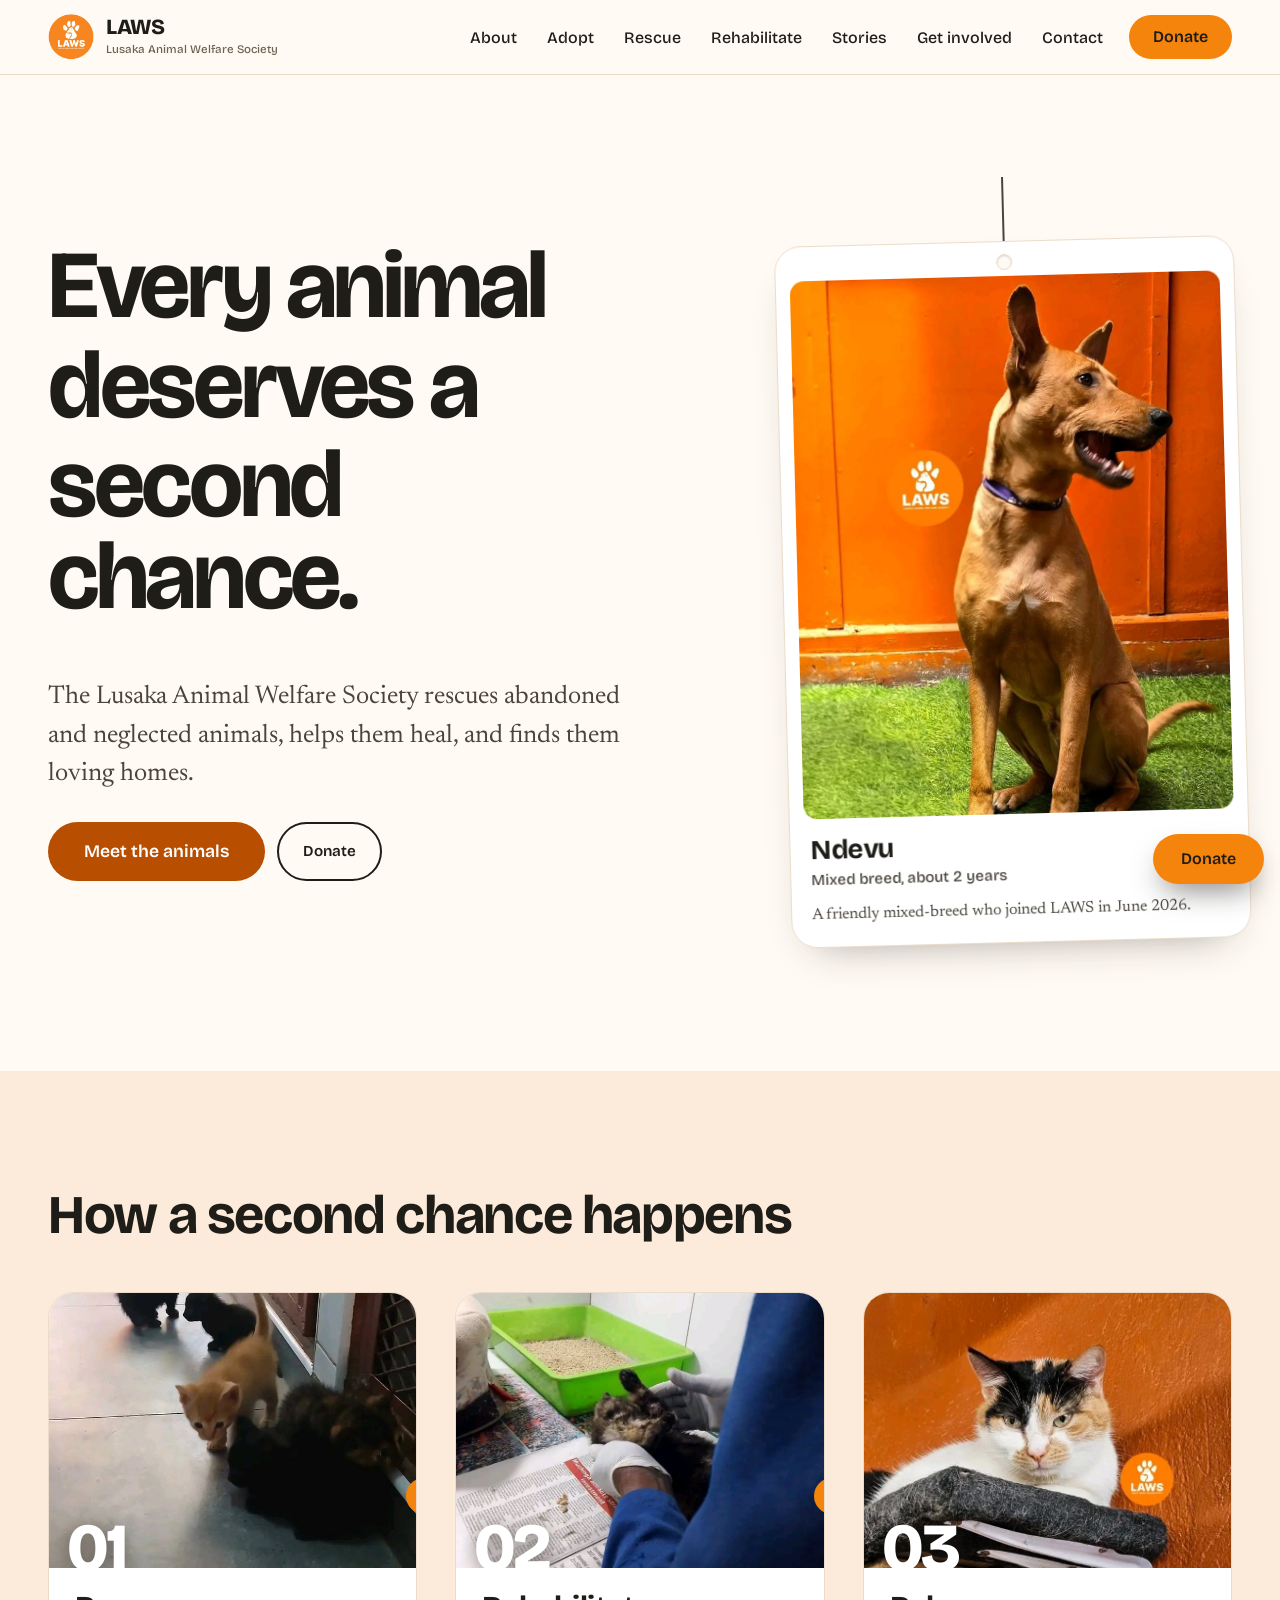
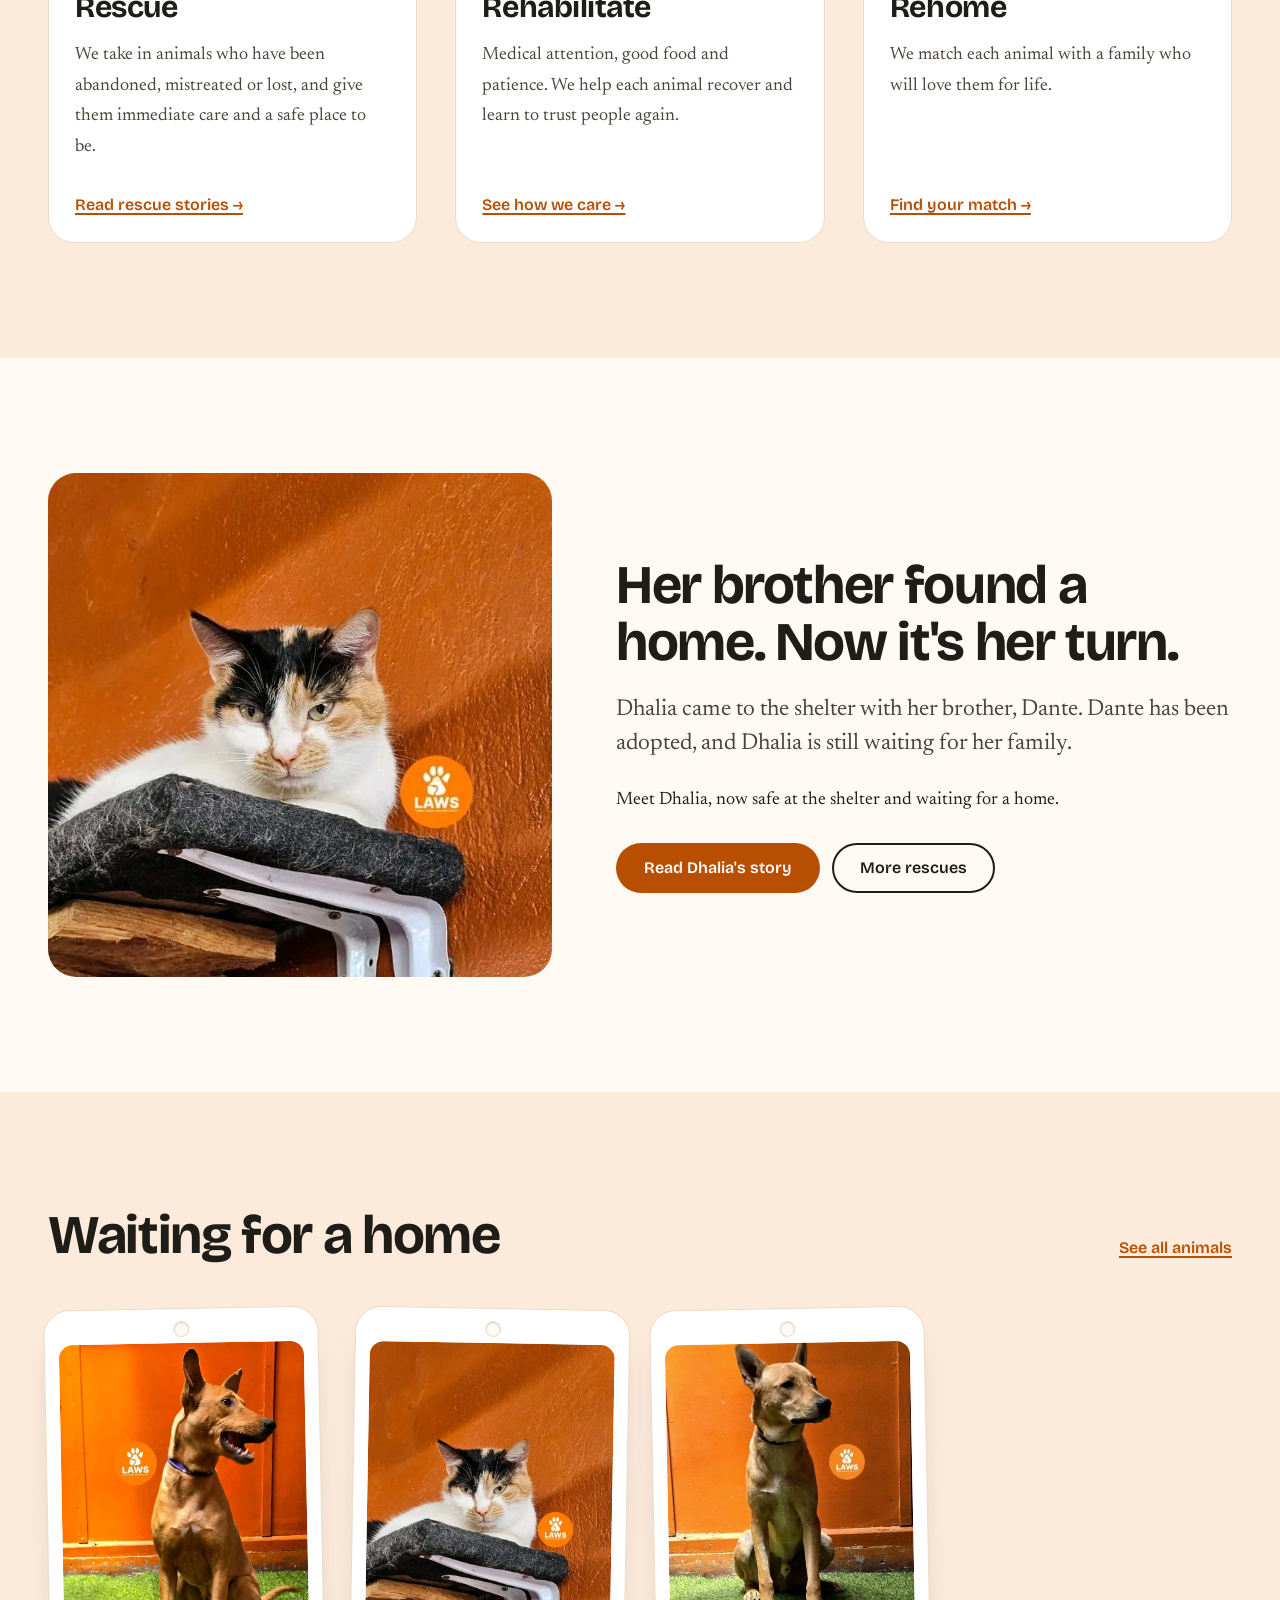
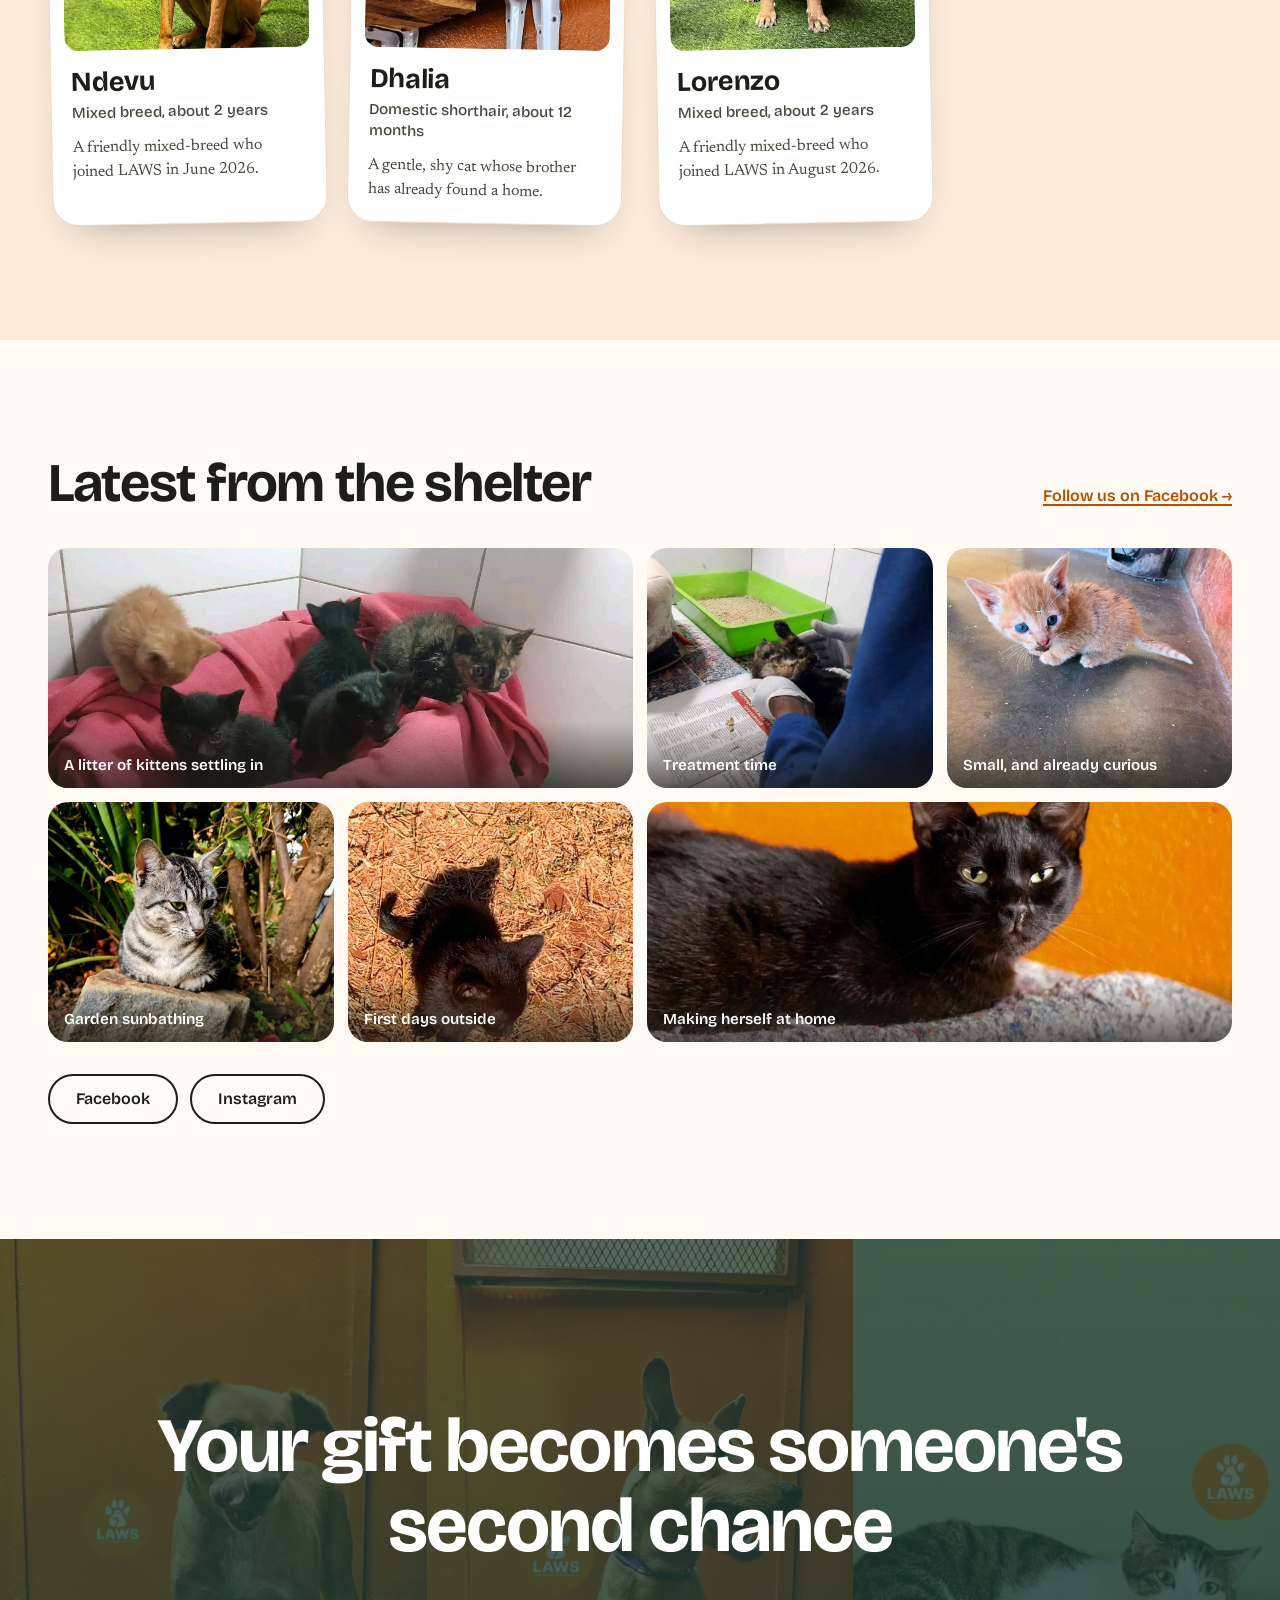
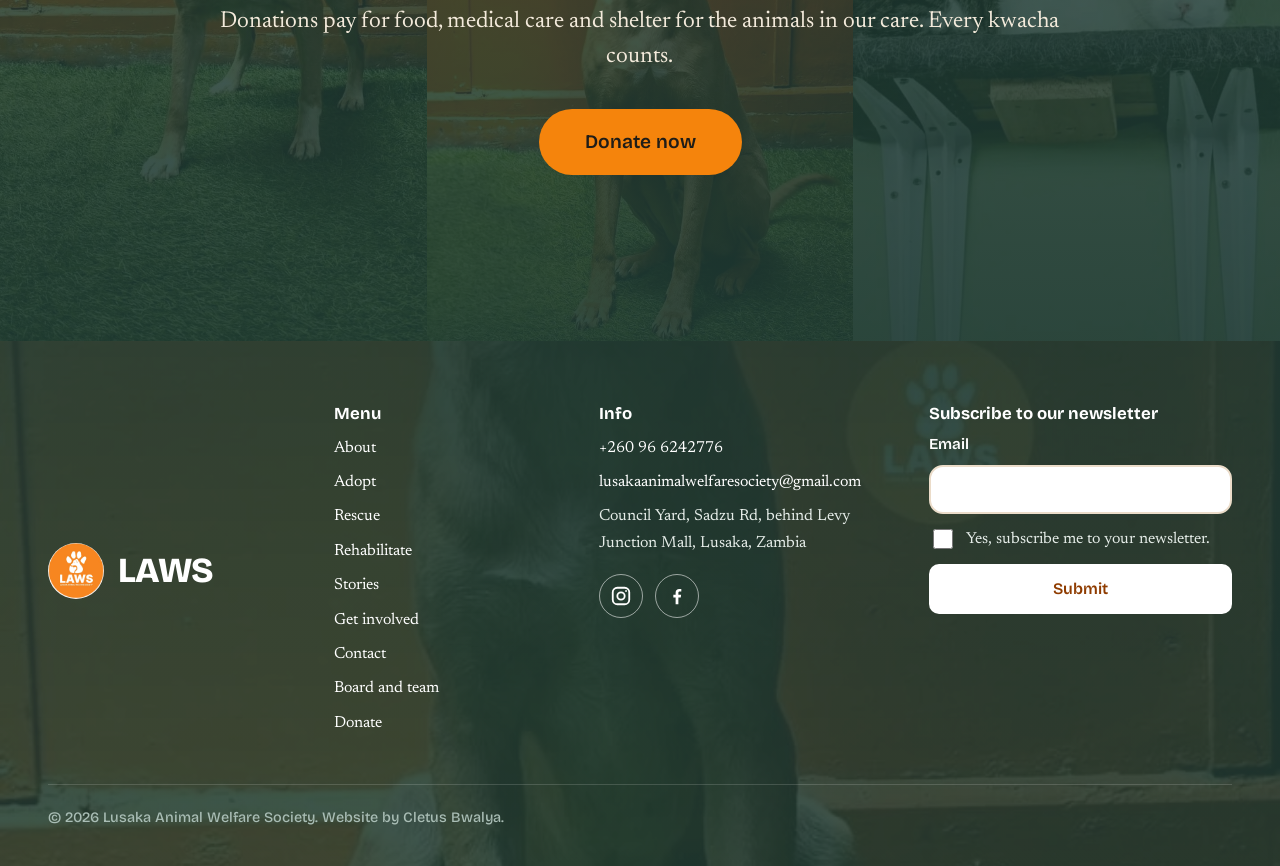
==== commit 107206ff: "Replace photos with LAWS Facebook photos, add 12 animals, design review pass" ====
--- a/index.html
+++ b/index.html
@@ -36,11 +36,7 @@
 
 <section class="section tint"><div class="wrap">
   <h2>How a second chance happens</h2>
-  <ol class="journey">
-    <li><span class="j-num">1</span><h3>Rescue</h3><p>We take in animals who have been abandoned, mistreated or lost, and give them immediate care and a safe place to be.</p><a href="rescue.html">Read rescue stories</a></li>
-    <li><span class="j-num">2</span><h3>Rehabilitate</h3><p>Medical attention, good food and patience. We help each animal recover and learn to trust people again.</p><a href="rehabilitate.html">See how we care</a></li>
-    <li><span class="j-num">3</span><h3>Rehome</h3><p>We match each animal with a family who will love them for life.</p><a href="adopt.html">Find your match</a></li>
-  </ol>
+  <div data-render="journey"></div>
 </div></section>
 
 <section class="section"><div class="wrap" data-render="spotlight"></div></section>
@@ -52,20 +48,20 @@
 
 <section class="section"><div class="wrap"><h2>The work so far</h2><div data-render="stats"></div></div></section>
 
-<section class="section"><div class="wrap fb">
-  <div>
-    <h2>Latest from the shelter</h2>
-    <p class="lede">Rescues, new arrivals and happy endings, straight from our Facebook page.</p>
-    <div class="btn-row"><a class="btn btn-ghost" href="https://www.facebook.com/LAWSzambia/" rel="noopener">Follow on Facebook</a>
-    <a class="btn btn-ghost" href="https://www.instagram.com/laws_zambia/" rel="noopener">Follow on Instagram</a></div>
-  </div>
-  <iframe title="Latest posts from the LAWS Facebook page" loading="lazy" src="https://www.facebook.com/plugins/page.php?href=https%3A%2F%2Fwww.facebook.com%2FLAWSzambia%2F&tabs=timeline&width=500&height=640&small_header=true&adapt_container_width=true&hide_cover=true&show_facepile=false"></iframe>
+<section class="section"><div class="wrap">
+  <div class="section-head"><h2>Latest from the shelter</h2><a href="https://www.facebook.com/LAWSzambia/" rel="noopener">Follow us on Facebook &rarr;</a></div>
+  <div data-render="shelter"></div>
+  <div class="btn-row" style="margin-top:32px"><a class="btn btn-ghost" href="https://www.facebook.com/LAWSzambia/" rel="noopener">Facebook</a><a class="btn btn-ghost" href="https://www.instagram.com/laws_zambia/" rel="noopener">Instagram</a></div>
 </div></section>
 
-<section class="section band"><div class="wrap band-grid">
-  <div><h2>Your gift becomes someone's second chance</h2><p class="lede">Donations pay for food, medical care and shelter for the animals in our care. Every kwacha counts.</p></div>
-  <div><a class="btn btn-sun" href="donate.html">Donate now</a></div>
-</div></section>
+<section class="give">
+  <div class="give-photos" aria-hidden="true"><img src="assets/animals/jubie-1.jpg" alt=""><img src="assets/animals/ndevu-1.jpg" alt=""><img src="assets/animals/upe-1.jpg" alt=""></div>
+  <div class="wrap give-inner">
+    <h2>Your gift becomes someone's second chance</h2>
+    <p class="lede">Donations pay for food, medical care and shelter for the animals in our care. Every kwacha counts.</p>
+    <a class="btn btn-sun btn-lg" href="donate.html">Donate now</a>
+  </div>
+</section>
 </main>
 
 <div id="site-footer"></div>
--- a/css/styles.css
+++ b/css/styles.css
@@ -54,7 +54,7 @@
 .nav a[aria-current="page"]:not(.btn){background:var(--lilac);color:var(--jac-d);font-weight:600}
 .nav .btn{margin-left:8px;padding:12px 22px}
 .nav-toggle{display:none;font:600 1rem var(--display);background:var(--lilac);color:var(--ink);border:0;border-radius:999px;padding:11px 20px;cursor:pointer}
-@media(max-width:1020px){
+@media(max-width:1120px){
   .nav-toggle{display:inline-block}
   .nav{display:none;position:absolute;left:0;right:0;top:100%;background:var(--paper);border-bottom:1px solid var(--line);flex-direction:column;align-items:stretch;padding:12px var(--gut) 24px;gap:2px}
   .nav.open{display:flex}
@@ -278,3 +278,78 @@
 /* Footer on brand green */
 .site-footer{background-color:var(--leaf)}
 .band .btn-sun{color:var(--ink)}
+
+/* Cover photos */
+.hero--cover{background-size:cover;background-position:center 30%;color:#fff}
+.hero--cover h1,.hero--cover .lede{color:#fff}
+.hero--cover .btn-ghost{border-color:#fff;color:#fff}
+.hero--cover .btn-ghost:hover{background:#fff;color:var(--ink)}
+.hero--cover .btn-primary{background:var(--sun);color:var(--ink)}
+.hero--cover .btn-primary:hover{background:var(--sun-d);color:var(--ink)}
+.cover-band{background-size:cover;background-position:center 30%;color:#fff}
+.cover-band .page-head{padding-block:clamp(56px,9vw,120px) clamp(40px,6vw,80px)}
+.cover-band h1,.cover-band .lede{color:#fff}
+.cover-band .lede{max-width:34em}
+
+/* About page */
+.about-grid{display:grid;gap:clamp(24px,5vw,72px);align-items:start}
+@media(min-width:860px){.about-grid{grid-template-columns:.9fr 1.1fr}}
+
+/* ---- Design review pass ---- */
+/* Page covers: a strip of photos */
+.cover-band{position:relative;overflow:hidden;background:var(--leaf)}
+.cover-strip{position:absolute;inset:0;display:flex}
+.cover-strip img{flex:1 1 0;min-width:0;height:100%;object-fit:cover;object-position:center 30%;display:block}
+.cover-strip::after{content:"";position:absolute;inset:0;background:linear-gradient(180deg,rgba(31,58,51,.55),rgba(31,58,51,.82))}
+.cover-band .page-head{position:relative;z-index:1}
+@media(max-width:700px){.cover-strip img:nth-child(n+3){display:none}}
+
+/* Hero: bigger photo, stronger headline */
+.hero-grid{gap:clamp(32px,5vw,72px)}
+@media(min-width:960px){.hero-grid{grid-template-columns:1.1fr .9fr}}
+.hero-tag{max-width:460px}
+.hero .lede{font-size:clamp(1.25rem,2vw,1.6rem);max-width:30em}
+.hero .btn-primary{padding:19px 34px;font-size:1.1rem}
+.hero .btn-ghost{padding:15px 24px;font-size:.95rem}
+.hero{padding-block:clamp(56px,8vw,112px) clamp(72px,10vw,140px)}
+
+/* Reading comfort */
+p{line-height:1.7}
+.rescue-item p,.about-grid p,.page-head .lede{max-width:62ch}
+.tag-line,.tag-meta{color:var(--ink-2)}
+
+/* Journey as one component with photos */
+.journey{gap:clamp(20px,3vw,40px)}
+.journey li{border-top:0;padding:0 0 28px;background:#fff;border:1px solid var(--line);border-radius:26px;overflow:hidden;display:flex;flex-direction:column;position:relative}
+.journey h3,.journey p,.journey a{margin-inline:26px}
+.journey h3{margin-top:22px}
+.journey p{color:var(--ink-2);flex:1}
+.journey a{margin-top:14px}
+.j-photo{position:relative;aspect-ratio:4/3;background:var(--lilac)}
+.j-photo img{width:100%;height:100%;object-fit:cover;display:block}
+.j-photo .j-num{position:absolute;left:18px;bottom:-14px;margin:0;color:#fff;font-size:4.2rem;text-shadow:0 2px 18px rgba(31,29,24,.55)}
+.journey li:not(:last-child)::after{content:"\2192";position:absolute;top:calc(37% - 18px);right:-26px;width:36px;height:36px;border-radius:50%;background:var(--sun);color:var(--ink);display:none;align-items:center;justify-content:center;font:700 1.2rem var(--display);z-index:2}
+@media(min-width:900px){.journey li:not(:last-child)::after{display:flex}}
+
+/* Latest from the shelter: photo grid */
+.shelter-grid{display:grid;gap:14px;grid-template-columns:repeat(2,1fr)}
+@media(min-width:860px){.shelter-grid{grid-template-columns:repeat(4,1fr);grid-auto-rows:240px}
+  .shot-0{grid-column:span 2}.shot-5{grid-column:span 2}}
+.shot{margin:0;position:relative;border-radius:20px;overflow:hidden;background:var(--lilac);min-height:180px}
+.shot img{width:100%;height:100%;object-fit:cover;display:block;transition:transform .6s}
+.shot:hover img{transform:scale(1.05)}
+.shot figcaption{position:absolute;left:0;right:0;bottom:0;padding:34px 16px 14px;color:#fff;font:600 .95rem var(--display);background:linear-gradient(transparent,rgba(31,29,24,.7))}
+
+/* Donation closer */
+.give{position:relative;overflow:hidden;color:#fff;background:var(--leaf);text-align:center}
+.give-photos{position:absolute;inset:0;display:flex;opacity:.55}
+.give-photos img{flex:1 1 0;min-width:0;height:100%;object-fit:cover;object-position:center 30%}
+.give::before{content:"";position:absolute;inset:0;z-index:1;background:linear-gradient(rgba(31,58,51,.55),rgba(31,58,51,.85))}
+.give-inner{position:relative;z-index:2;padding-block:clamp(88px,13vw,180px)}
+.give h2{color:#fff;font-size:clamp(2.4rem,6vw,4.8rem);max-width:14em;margin-inline:auto}
+.give .lede{color:#F3EADB;margin-inline:auto;text-align:center}
+.give .btn-lg{margin-top:12px;padding:21px 44px;font-size:1.2rem}
+.give .btn-sun{color:var(--ink)}
+.j-photo{overflow:hidden}
+.j-photo img{position:absolute;inset:0}
+.j-photo .j-num{z-index:1}
